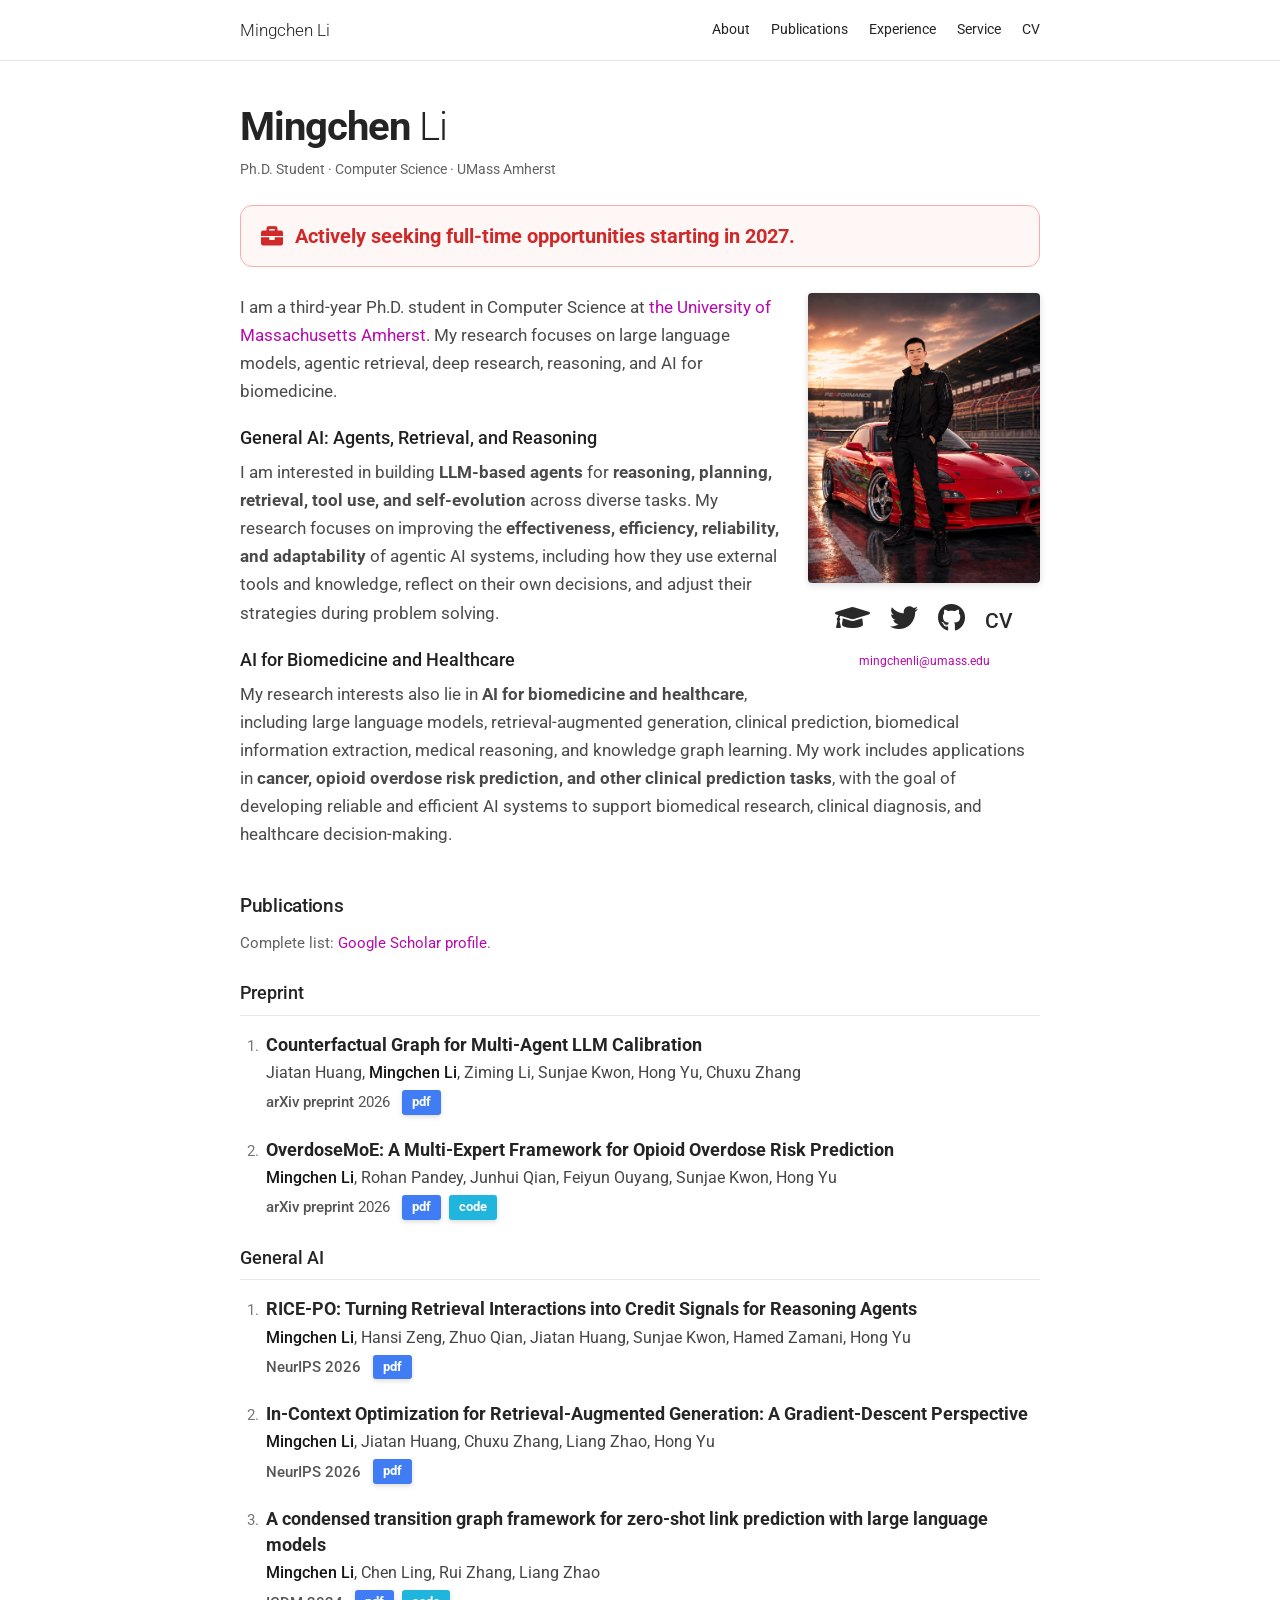
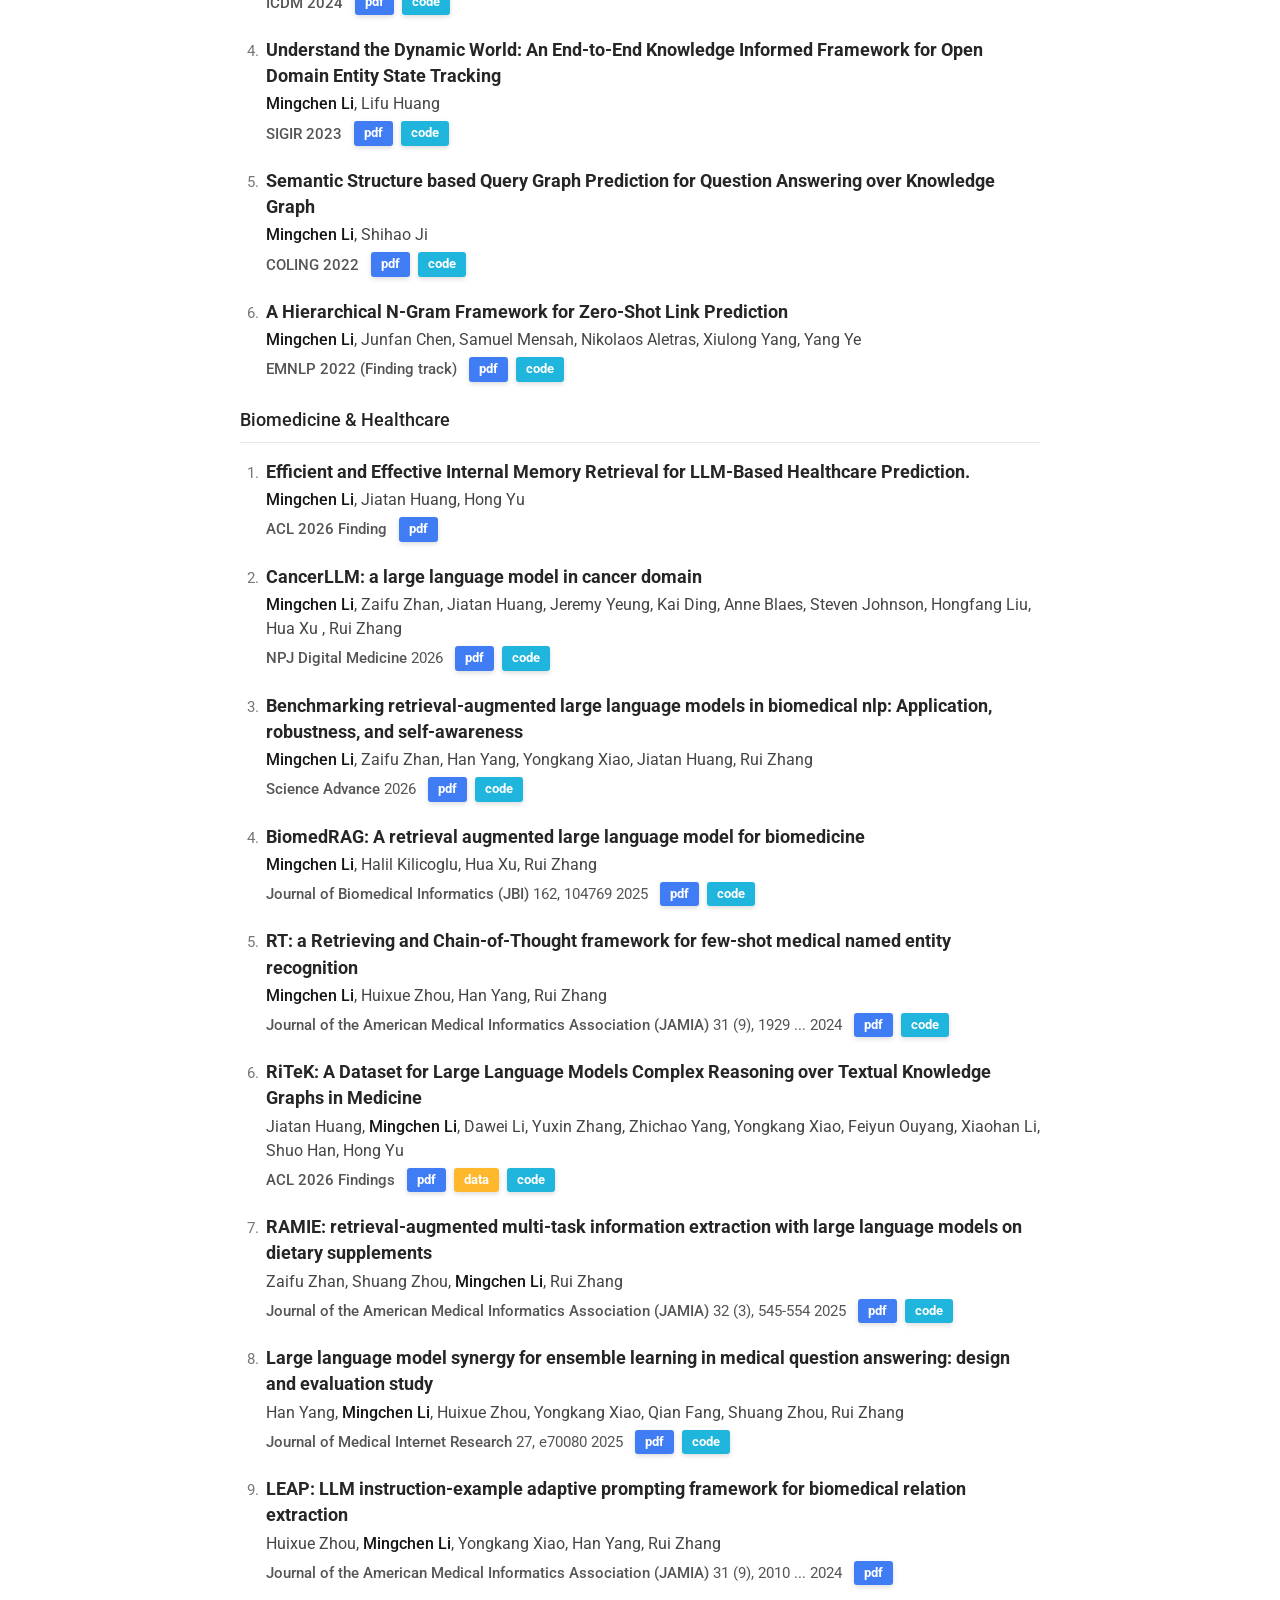
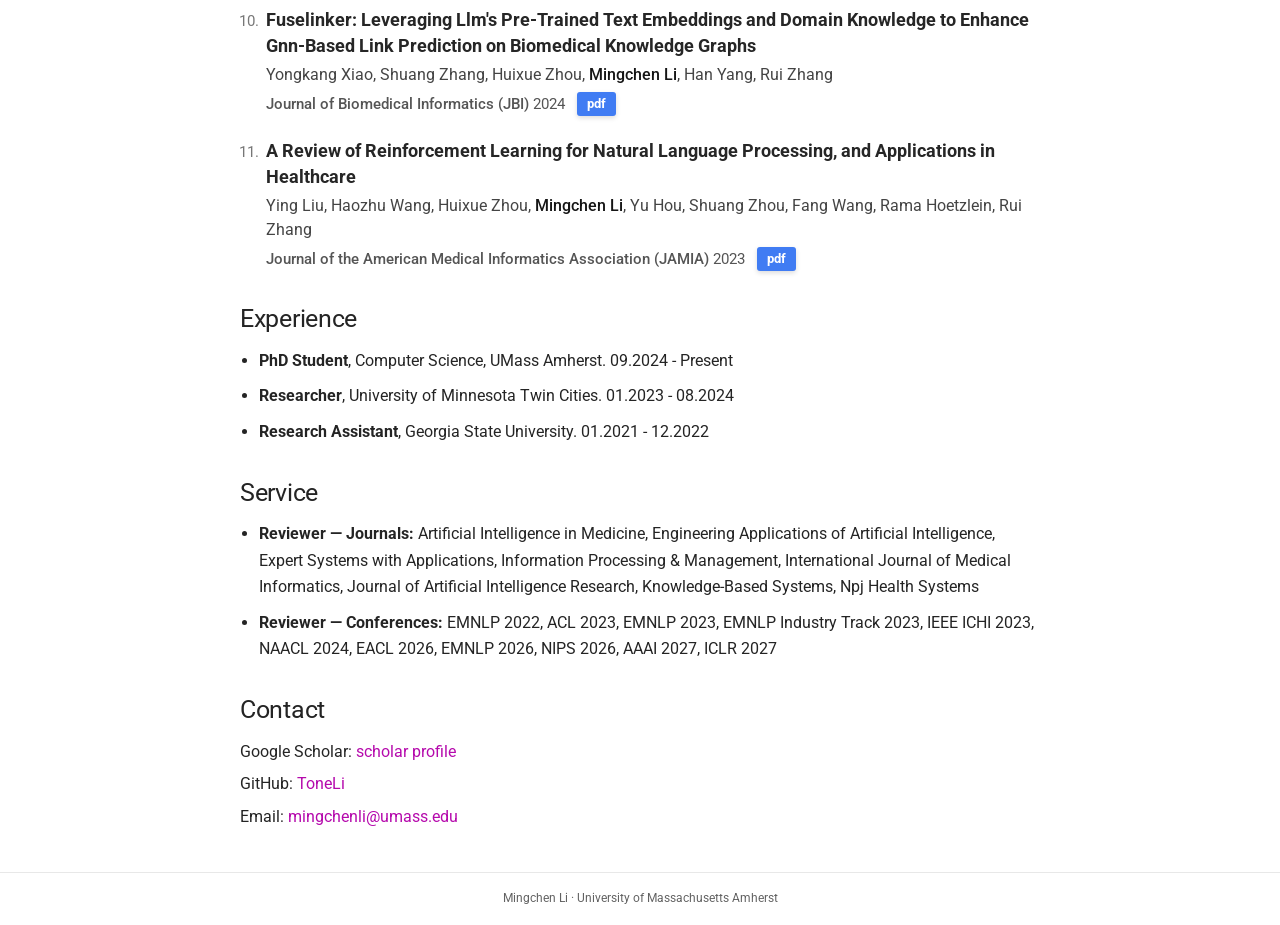
==== index.html @ 6472d5aa "Add 2027 opportunity banner and OverdoseMoE PDF link" ====
<!DOCTYPE html>
<html lang="en">
<head>
  <meta charset="UTF-8">
  <meta http-equiv="X-UA-Compatible" content="IE=edge">
  <meta name="viewport" content="width=device-width, initial-scale=1.0">
  <title>Mingchen Li</title>
  <meta name="author" content="Mingchen Li">
  <meta
    name="description"
    content="Mingchen Li | Academic homepage"
  >
  <link rel="icon" href="/favicon.ico?v=power-u">
  <link rel="icon" type="image/svg+xml" sizes="any" href="/img/umass-power-u.svg">
  <link rel="apple-touch-icon" href="/img/umass-icon.png?v=power-u">
  <link rel="preconnect" href="https://fonts.googleapis.com">
  <link rel="preconnect" href="https://fonts.gstatic.com" crossorigin>
  <link
    href="https://fonts.googleapis.com/css2?family=Roboto:wght@300;400;500;700&display=swap"
    rel="stylesheet"
  >
  <link
    rel="stylesheet"
    href="https://cdn.jsdelivr.net/npm/@fortawesome/fontawesome-free@5.13.0/css/all.min.css"
  >
  <link rel="stylesheet" href="/css/home.css?v=20261010-opportunities">
</head>
<body>
  <header class="topbar">
    <div class="page-shell topbar-inner">
      <a class="brand" href="/">Mingchen Li</a>
      <nav class="topnav" aria-label="Primary">
        <a href="#about">About</a>
        <a href="#publications">Publications</a>
        <a href="#experience">Experience</a>
        <a href="#service">Service</a>
        <a href="/attaches/Chen_resume.pdf" target="_blank" rel="noopener noreferrer">CV</a>
      </nav>
    </div>
  </header>

  <main>
    <section class="content">
      <div class="content-shell">
        <section class="about-section" id="about">
          <header class="profile-heading">
            <h1><strong>Mingchen</strong> Li</h1>
            <p>Ph.D. Student · Computer Science · UMass Amherst</p>
          </header>
          <div class="opportunity-banner">
            <i class="fas fa-briefcase" aria-hidden="true"></i>
            <span>Actively seeking full-time opportunities starting in 2027.</span>
          </div>
          <aside class="profile-sidebar" aria-label="Profile and links">
            <img class="portrait" src="/img/profile-racing.jpg?v=cda51746a6" alt="Portrait of Mingchen Li" width="230" height="288">
            <div class="icon-links" aria-label="External links">
            <a href="https://scholar.google.com/citations?user=wdqg_lwAAAAJ&hl=zh-CN" target="_blank" rel="noopener noreferrer" aria-label="Google Scholar">
              <i class="fas fa-graduation-cap" aria-hidden="true"></i>
            </a>
            <a href="https://twitter.com/Mingche21060201" target="_blank" rel="noopener noreferrer" aria-label="Twitter">
              <i class="fab fa-twitter" aria-hidden="true"></i>
            </a>
            <a href="https://github.com/ToneLi" target="_blank" rel="noopener noreferrer" aria-label="GitHub">
              <i class="fab fa-github" aria-hidden="true"></i>
            </a>
            <a href="/attaches/Chen_resume.pdf" target="_blank" rel="noopener noreferrer" aria-label="View CV (PDF)">
              <span>CV</span>
            </a>
          </div>
            <a class="profile-email" href="mailto:mingchenli@umass.edu">mingchenli@umass.edu</a>
          </aside>
          <div class="prose">
          <p>I am a third-year Ph.D. student in Computer Science at <a href="https://www.umass.edu/" target="_blank" rel="noopener noreferrer">the University of Massachusetts Amherst</a>. My research focuses on large language models, agentic retrieval, deep research, reasoning, and AI for biomedicine.</p>

          <h3>General AI: Agents, Retrieval, and Reasoning</h3>

          <p>I am interested in building <strong>LLM-based agents</strong> for <strong>reasoning, planning, retrieval, tool use, and self-evolution</strong> across diverse tasks. My research focuses on improving the <strong>effectiveness, efficiency, reliability, and adaptability</strong> of agentic AI systems, including how they use external tools and knowledge, reflect on their own decisions, and adjust their strategies during problem solving.</p>

          <h3>AI for Biomedicine and Healthcare</h3>

          <p>My research interests also lie in <strong>AI for biomedicine and healthcare</strong>, including large language models, retrieval-augmented generation, clinical prediction, biomedical information extraction, medical reasoning, and knowledge graph learning. My work includes applications in <strong>cancer, opioid overdose risk prediction, and other clinical prediction tasks</strong>, with the goal of developing reliable and efficient AI systems to support biomedical research, clinical diagnosis, and healthcare decision-making.</p>
          </div>
        </section>

        <section class="content-section">
          <h2 id="publications">Publications</h2>
          <p class="section-note">
            Complete list:
            <a href="https://scholar.google.com/citations?user=wdqg_lwAAAAJ&hl=zh-CN" target="_blank" rel="noopener noreferrer">Google Scholar profile</a>.
          </p>
          <h3>Preprint</h3>
          <ol class="publication-list">
            <li class="publication-item">
              <p class="pub-title">Counterfactual Graph for Multi-Agent LLM Calibration</p>
              <p class="pub-authors">Jiatan Huang, <strong>Mingchen Li</strong>, Ziming Li, Sunjae Kwon, Hong Yu, Chuxu Zhang</p>
              <div class="pub-details"><span class="pub-venue"><strong>arXiv preprint</strong> 2026</span><span class="pub-resources"><a class="resource-button resource-pdf" href="https://arxiv.org/abs/2605.30653" target="_blank" rel="noopener noreferrer">pdf</a></span></div>
            </li>
            <li class="publication-item">
              <p class="pub-title">OverdoseMoE: A Multi-Expert Framework for Opioid Overdose Risk Prediction</p>
              <p class="pub-authors"><strong>Mingchen Li</strong>, Rohan Pandey, Junhui Qian, Feiyun Ouyang, Sunjae Kwon, Hong Yu</p>
              <div class="pub-details"><span class="pub-venue"><strong>arXiv preprint</strong> 2026</span><span class="pub-resources"><a class="resource-button resource-pdf" href="https://arxiv.org/pdf/2609.40108" target="_blank" rel="noopener noreferrer">pdf</a><a class="resource-button resource-code" href="https://github.com/ToneLi/OverdoseMoE/" target="_blank" rel="noopener noreferrer">code</a></span></div>
            </li>
          </ol>

          <h3>General AI</h3>
          <ol class="publication-list">
            <li class="publication-item">
              <p class="pub-title"><a href="https://arxiv.org/abs/2605.26352" target="_blank" rel="noopener noreferrer">RICE-PO: Turning Retrieval Interactions into Credit Signals for Reasoning Agents</a></p>
              <p class="pub-authors"><strong>Mingchen Li</strong>, Hansi Zeng, Zhuo Qian, Jiatan Huang, Sunjae Kwon, Hamed Zamani, Hong Yu</p>
              <div class="pub-details"><span class="pub-venue"><strong>NeurIPS 2026</strong></span><span class="pub-resources"><a class="resource-button resource-pdf" href="https://arxiv.org/abs/2605.26352" target="_blank" rel="noopener noreferrer">pdf</a></span></div>
            </li>
            <li class="publication-item">
              <p class="pub-title"><a href="https://arxiv.org/abs/2605.26356" target="_blank" rel="noopener noreferrer">In-Context Optimization for Retrieval-Augmented Generation: A Gradient-Descent Perspective</a></p>
              <p class="pub-authors"><strong>Mingchen Li</strong>, Jiatan Huang, Chuxu Zhang, Liang Zhao, Hong Yu</p>
              <div class="pub-details"><span class="pub-venue"><strong>NeurIPS 2026</strong></span><span class="pub-resources"><a class="resource-button resource-pdf" href="https://arxiv.org/abs/2605.26356" target="_blank" rel="noopener noreferrer">pdf</a></span></div>
            </li>
            <li class="publication-item">
              <p class="pub-title"><a href="https://arxiv.org/pdf/2402.10779" target="_blank" rel="noopener noreferrer">A condensed transition graph framework for zero-shot link prediction with large language models</a></p>
              <p class="pub-authors"><strong>Mingchen Li</strong>, Chen Ling, Rui Zhang, Liang Zhao</p>
              <div class="pub-details"><span class="pub-venue"><strong>ICDM 2024</strong></span><span class="pub-resources"><a class="resource-button resource-pdf" href="https://arxiv.org/abs/2402.10779" target="_blank" rel="noopener noreferrer">pdf</a><a class="resource-button resource-code" href="https://github.com/ToneLi/Graph_LLM_link_predcition" target="_blank" rel="noopener noreferrer">code</a></span></div>
            </li>
            <li class="publication-item">
              <p class="pub-title"><a href="https://dl.acm.org/doi/pdf/10.1145/3539618.3591781" target="_blank" rel="noopener noreferrer">Understand the Dynamic World: An End-to-End Knowledge Informed Framework for Open Domain Entity State Tracking</a></p>
              <p class="pub-authors"><strong>Mingchen Li</strong>, Lifu Huang</p>
              <div class="pub-details"><span class="pub-venue"><strong>SIGIR 2023</strong></span><span class="pub-resources"><a class="resource-button resource-pdf" href="https://dl.acm.org/doi/pdf/10.1145/3539618.3591781" target="_blank" rel="noopener noreferrer">pdf</a><a class="resource-button resource-code" href="https://github.com/PLUM-Lab/open_domain_entity_state_tracking" target="_blank" rel="noopener noreferrer">code</a></span></div>
            </li>
            <li class="publication-item">
              <p class="pub-title"><a href="https://aclanthology.org/2022.coling-1.135/" target="_blank" rel="noopener noreferrer">Semantic Structure based Query Graph Prediction for Question Answering over Knowledge Graph</a></p>
              <p class="pub-authors"><strong>Mingchen Li</strong>, Shihao Ji</p>
              <div class="pub-details"><span class="pub-venue"><strong>COLING 2022</strong></span><span class="pub-resources"><a class="resource-button resource-pdf" href="https://aclanthology.org/2022.coling-1.135/" target="_blank" rel="noopener noreferrer">pdf</a><a class="resource-button resource-code" href="https://github.com/ToneLi/SSKGQA" target="_blank" rel="noopener noreferrer">code</a></span></div>
            </li>
            <li class="publication-item">
              <p class="pub-title"><a href="https://aclanthology.org/2022.findings-emnlp.184/" target="_blank" rel="noopener noreferrer">A Hierarchical N-Gram Framework for Zero-Shot Link Prediction</a></p>
              <p class="pub-authors"><strong>Mingchen Li</strong>, Junfan Chen, Samuel Mensah, Nikolaos Aletras, Xiulong Yang, Yang Ye</p>
              <div class="pub-details"><span class="pub-venue"><strong>EMNLP 2022 (Finding track)</strong></span><span class="pub-resources"><a class="resource-button resource-pdf" href="https://aclanthology.org/2022.findings-emnlp.184/" target="_blank" rel="noopener noreferrer">pdf</a><a class="resource-button resource-code" href="https://github.com/ToneLi/HNZSLP" target="_blank" rel="noopener noreferrer">code</a></span></div>
            </li>
          </ol>

          <h3>Biomedicine &amp; Healthcare</h3>
          <ol class="publication-list">
            <li class="publication-item">
              <p class="pub-title"><a href="https://arxiv.org/pdf/2604.07659" target="_blank" rel="noopener noreferrer">Efficient and Effective Internal Memory Retrieval for LLM-Based Healthcare Prediction.</a></p>
              <p class="pub-authors"><strong>Mingchen Li</strong>, Jiatan Huang, Hong Yu</p>
              <div class="pub-details"><span class="pub-venue"><strong>ACL 2026 Finding</strong></span><span class="pub-resources"><a class="resource-button resource-pdf" href="https://arxiv.org/abs/2604.07659" target="_blank" rel="noopener noreferrer">pdf</a></span></div>
            </li>
            <li class="publication-item">
              <p class="pub-title"><a href="https://www.nature.com/articles/s41746-026-02441-8" target="_blank" rel="noopener noreferrer">CancerLLM: a large language model in cancer domain</a></p>
              <p class="pub-authors"><strong>Mingchen Li</strong>, Zaifu Zhan, Jiatan Huang, Jeremy Yeung, Kai Ding, Anne Blaes, Steven Johnson, Hongfang Liu, Hua Xu , Rui Zhang</p>
              <div class="pub-details"><span class="pub-venue"><strong>NPJ Digital Medicine</strong> 2026</span><span class="pub-resources"><a class="resource-button resource-pdf" href="https://www.nature.com/articles/s41746-026-02441-8" target="_blank" rel="noopener noreferrer">pdf</a><a class="resource-button resource-code" href="https://github.com/ToneLi/CancerLLM" target="_blank" rel="noopener noreferrer">code</a></span></div>
            </li>
            <li class="publication-item">
              <p class="pub-title"><a href="https://www.science.org/doi/pdf/10.1126/sciadv.adr1443" target="_blank" rel="noopener noreferrer">Benchmarking retrieval-augmented large language models in biomedical nlp: Application, robustness, and self-awareness</a></p>
              <p class="pub-authors"><strong>Mingchen Li</strong>, Zaifu Zhan, Han Yang, Yongkang Xiao, Jiatan Huang, Rui Zhang</p>
              <div class="pub-details"><span class="pub-venue"><strong>Science Advance</strong> 2026</span><span class="pub-resources"><a class="resource-button resource-pdf" href="https://www.science.org/doi/pdf/10.1126/sciadv.adr1443" target="_blank" rel="noopener noreferrer">pdf</a><a class="resource-button resource-code" href="https://github.com/ToneLi/ToneLi-Evaluating-Retrival-LLM-in-Biomedical-Domain" target="_blank" rel="noopener noreferrer">code</a></span></div>
            </li>
            <li class="publication-item">
              <p class="pub-title"><a href="https://www.sciencedirect.com/science/article/pii/S1532046424001874" target="_blank" rel="noopener noreferrer">BiomedRAG: A retrieval augmented large language model for biomedicine</a></p>
              <p class="pub-authors"><strong>Mingchen Li</strong>, Halil Kilicoglu, Hua Xu, Rui Zhang</p>
              <div class="pub-details"><span class="pub-venue"><strong>Journal of Biomedical Informatics (JBI)</strong> 162, 104769 2025</span><span class="pub-resources"><a class="resource-button resource-pdf" href="https://www.sciencedirect.com/science/article/pii/S1532046424001874" target="_blank" rel="noopener noreferrer">pdf</a><a class="resource-button resource-code" href="https://github.com/ToneLi/BIoMedRAG/tree/main" target="_blank" rel="noopener noreferrer">code</a></span></div>
            </li>
            <li class="publication-item">
              <p class="pub-title"><a href="https://academic.oup.com/jamia/article/31/9/1929/7665312?guestAccessKey=" target="_blank" rel="noopener noreferrer">RT: a Retrieving and Chain-of-Thought framework for few-shot medical named entity recognition</a></p>
              <p class="pub-authors"><strong>Mingchen Li</strong>, Huixue Zhou, Han Yang, Rui Zhang</p>
              <div class="pub-details"><span class="pub-venue"><strong>Journal of the American Medical Informatics Association (JAMIA)</strong> 31 (9), 1929 ... 2024</span><span class="pub-resources"><a class="resource-button resource-pdf" href="https://academic.oup.com/jamia/article/31/9/1929/7665312?guestAccessKey=" target="_blank" rel="noopener noreferrer">pdf</a><a class="resource-button resource-code" href="https://github.com/ToneLi/RT-Retrieving-and-Thinking" target="_blank" rel="noopener noreferrer">code</a></span></div>
            </li>
            <li class="publication-item">
              <p class="pub-title"><a href="https://arxiv.org/pdf/2410.13987" target="_blank" rel="noopener noreferrer">RiTeK: A Dataset for Large Language Models Complex Reasoning over Textual Knowledge Graphs in Medicine</a></p>
              <p class="pub-authors">Jiatan Huang, <strong>Mingchen Li</strong>, Dawei Li, Yuxin Zhang, Zhichao Yang, Yongkang Xiao, Feiyun Ouyang, Xiaohan Li, Shuo Han, Hong Yu</p>
              <div class="pub-details"><span class="pub-venue"><strong>ACL 2026 Findings</strong></span><span class="pub-resources"><a class="resource-button resource-pdf" href="https://arxiv.org/abs/2410.13987" target="_blank" rel="noopener noreferrer">pdf</a><a class="resource-button resource-data" href="https://huggingface.co/datasets/ChenAI2015/A-Dataset-for-Complex-Reasoning-over-Textual-Knowledge-Graphs-in-Medicine/tree/main" target="_blank" rel="noopener noreferrer">data</a><a class="resource-button resource-code" href="https://github.com/ToneLi/Medical-Textual-KG-Reasoning-Benchmark/tree/main" target="_blank" rel="noopener noreferrer">code</a></span></div>
            </li>
            <li class="publication-item">
              <p class="pub-title"><a href="https://academic.oup.com/jamia/article/32/3/545/7951915?guestAccessKey=" target="_blank" rel="noopener noreferrer">RAMIE: retrieval-augmented multi-task information extraction with large language models on dietary supplements</a></p>
              <p class="pub-authors">Zaifu Zhan, Shuang Zhou, <strong>Mingchen Li</strong>, Rui Zhang</p>
              <div class="pub-details"><span class="pub-venue"><strong>Journal of the American Medical Informatics Association (JAMIA)</strong> 32 (3), 545-554 2025</span><span class="pub-resources"><a class="resource-button resource-pdf" href="https://academic.oup.com/jamia/article/32/3/545/7951915?guestAccessKey=" target="_blank" rel="noopener noreferrer">pdf</a><a class="resource-button resource-code" href="https://github.com/Learner4everrr/RAMIE" target="_blank" rel="noopener noreferrer">code</a></span></div>
            </li>
            <li class="publication-item">
              <p class="pub-title"><a href="https://www.jmir.org/2025/1/e70080/" target="_blank" rel="noopener noreferrer">Large language model synergy for ensemble learning in medical question answering: design and evaluation study</a></p>
              <p class="pub-authors">Han Yang, <strong>Mingchen Li</strong>, Huixue Zhou, Yongkang Xiao, Qian Fang, Shuang Zhou, Rui Zhang</p>
              <div class="pub-details"><span class="pub-venue"><strong>Journal of Medical Internet Research</strong> 27, e70080 2025</span><span class="pub-resources"><a class="resource-button resource-pdf" href="https://www.jmir.org/2025/1/e70080/" target="_blank" rel="noopener noreferrer">pdf</a><a class="resource-button resource-code" href="https://github.com/serendipitYang/LLM-Synergy" target="_blank" rel="noopener noreferrer">code</a></span></div>
            </li>
            <li class="publication-item">
              <p class="pub-title"><a href="https://academic.oup.com/jamia/article/31/9/2010/7696965?guestAccessKey=" target="_blank" rel="noopener noreferrer">LEAP: LLM instruction-example adaptive prompting framework for biomedical relation extraction</a></p>
              <p class="pub-authors">Huixue Zhou, <strong>Mingchen Li</strong>, Yongkang Xiao, Han Yang, Rui Zhang</p>
              <div class="pub-details"><span class="pub-venue"><strong>Journal of the American Medical Informatics Association (JAMIA)</strong> 31 (9), 2010 ... 2024</span><span class="pub-resources"><a class="resource-button resource-pdf" href="https://academic.oup.com/jamia/article/31/9/2010/7696965?guestAccessKey=" target="_blank" rel="noopener noreferrer">pdf</a></span></div>
            </li>
            <li class="publication-item">
              <p class="pub-title"><a href="https://www.sciencedirect.com/science/article/pii/S1532046424001485" target="_blank" rel="noopener noreferrer">Fuselinker: Leveraging Llm's Pre-Trained Text Embeddings and Domain Knowledge to Enhance Gnn-Based Link Prediction on Biomedical Knowledge Graphs</a></p>
              <p class="pub-authors">Yongkang Xiao, Shuang Zhang, Huixue Zhou, <strong>Mingchen Li</strong>, Han Yang, Rui Zhang</p>
              <div class="pub-details"><span class="pub-venue"><strong>Journal of Biomedical Informatics (JBI)</strong> 2024</span><span class="pub-resources"><a class="resource-button resource-pdf" href="https://www.sciencedirect.com/science/article/pii/S1532046424001485" target="_blank" rel="noopener noreferrer">pdf</a></span></div>
            </li>
            <li class="publication-item">
              <p class="pub-title"><a href="https://pmc.ncbi.nlm.nih.gov/articles/PMC11413430/" target="_blank" rel="noopener noreferrer">A Review of Reinforcement Learning for Natural Language Processing, and Applications in Healthcare</a></p>
              <p class="pub-authors">Ying Liu, Haozhu Wang, Huixue Zhou, <strong>Mingchen Li</strong>, Yu Hou, Shuang Zhou, Fang Wang, Rama Hoetzlein, Rui Zhang</p>
              <div class="pub-details"><span class="pub-venue"><strong>Journal of the American Medical Informatics Association (JAMIA)</strong> 2023</span><span class="pub-resources"><a class="resource-button resource-pdf" href="https://pmc.ncbi.nlm.nih.gov/articles/PMC11413430/" target="_blank" rel="noopener noreferrer">pdf</a></span></div>
            </li>
          </ol>
        </section>

        <section class="content-section">
          <h2 id="experience">Experience</h2>
          <ul class="plain-list">
            <li><strong>PhD Student</strong>, Computer Science, UMass Amherst. 09.2024 - Present</li>
            <li><strong>Researcher</strong>, University of Minnesota Twin Cities. 01.2023 - 08.2024</li>
            <li><strong>Research Assistant</strong>, Georgia State University. 01.2021 - 12.2022</li>
          </ul>
        </section>

        <section class="content-section">
          <h2 id="service">Service</h2>
          <ul class="plain-list">
            <li><strong>Reviewer — Journals:</strong> Artificial Intelligence in Medicine, Engineering Applications of Artificial Intelligence, Expert Systems with Applications, Information Processing &amp; Management, International Journal of Medical Informatics, Journal of Artificial Intelligence Research, Knowledge-Based Systems, Npj Health Systems</li>
            <li><strong>Reviewer — Conferences:</strong> EMNLP 2022, ACL 2023, EMNLP 2023, EMNLP Industry Track 2023, IEEE ICHI 2023, NAACL 2024, EACL 2026, EMNLP 2026, NIPS 2026, AAAI 2027, ICLR 2027</li>
          </ul>
        </section>

        <section class="content-section">
          <h2 id="contact">Contact</h2>
          <p class="contact-line">
            Google Scholar:
            <a href="https://scholar.google.com/citations?user=wdqg_lwAAAAJ&hl=zh-CN" target="_blank" rel="noopener noreferrer">
              scholar profile
            </a>
          </p>
          <p class="contact-line">
            GitHub:
            <a href="https://github.com/ToneLi" target="_blank" rel="noopener noreferrer">ToneLi</a>
          </p>
          <p class="contact-line">
            Email:
            <a href="mailto:mingchenli@umass.edu">mingchenli@umass.edu</a>
          </p>
        </section>
      </div>
    </section>
  </main>
  <footer class="site-footer">Mingchen Li · University of Massachusetts Amherst</footer>
</body>
</html>
---- css/home.css ----
:root {
  --text: #242424;
  --muted: #626262;
  --link: #b509ac;
  --line: #e8e8e8;
}
* { box-sizing: border-box; }
html { scroll-behavior: smooth; scroll-padding-top: 84px; }
body { margin: 0; color: var(--text); background: #fff; font-family: Roboto, Arial, sans-serif; font-size: 17px; line-height: 1.65; }
a { color: var(--link); text-decoration: none; }
a:hover { text-decoration: underline; }
a:focus-visible { outline: 2px solid var(--link); outline-offset: 4px; }
img { max-width: 100%; }
.page-shell, .content-shell { width: min(800px, calc(100% - 40px)); margin: 0 auto; }
.topbar { position: sticky; top: 0; z-index: 10; background: rgba(255,255,255,.97); border-bottom: 1px solid var(--line); }
.topbar-inner { display: flex; align-items: center; justify-content: space-between; gap: 20px; min-height: 60px; }
.brand { color: var(--text); font-size: 17px; font-weight: 300; white-space: nowrap; }
.topnav { display: flex; gap: 21px; flex-wrap: wrap; }
.topnav a { color: var(--text); font-size: 14px; }
.topnav a:hover { color: var(--link); }
.content { padding: 42px 0 36px; }
.about-section::after { content: ''; display: table; clear: both; }
.profile-heading { margin-bottom: 24px; }
.profile-heading h1 { font-size: 40px; font-weight: 300; letter-spacing: -1px; line-height: 1.2; margin: 0 0 7px; }
.profile-heading h1 strong { font-weight: 700; }
.profile-heading p { margin: 0; font-size: 14px; color: var(--muted); }
.profile-sidebar { float: right; width: 29%; margin: 0 0 20px 28px; text-align: center; }
.portrait { display: block; width: 100%; height: auto; aspect-ratio: 4 / 5; object-fit: cover; border-radius: 4px; box-shadow: 0 2px 7px #00000024; }
.icon-links { display: flex; justify-content: center; align-items: center; gap: 20px; margin: 16px 0 7px; }
.icon-links a { color: #292929; font-size: 28px; line-height: 1.4; }
.icon-links a:hover { color: var(--link); }
.icon-links span { font-size: 21px; font-weight: 500; }
.profile-email { font-size: 12px; overflow-wrap: anywhere; }
.prose p { margin: 0 0 14px; color: #4a4a4a; }
.prose h3 { font-size: 18px; line-height: 1.5; font-weight: 500; margin: 19px 0 7px; color: #202020; }
.content-section { margin-top: 32px; }
.content-section h2 { font-size: 25px; line-height: 1.3; font-weight: 400; letter-spacing: -.3px; margin: 0 0 12px; }
.content-section h3 { font-size: 18px; font-weight: 500; color: #242424; margin: 23px 0 16px; padding-bottom: 7px; border-bottom: 1px solid var(--line); }
.section-note { margin: 0 0 12px; font-size: 15px; color: var(--muted); }
.publication-list { margin: 0; padding-left: 23px; }
.publication-item { padding-left: 3px; margin-bottom: 22px; }
.publication-item::marker { font-size: 15px; color: #777; }
.pub-title, .pub-authors, .pub-venue { margin: 0; }
.pub-title { font-size: 18px; font-weight: 700; line-height: 1.45; }
.pub-title a { color: #262626; }
.pub-title a:hover { color: var(--link); }
.pub-authors { font-size: 16px; line-height: 1.5; margin-top: 3px; color: #444; }
.pub-authors strong { font-weight: 500; color: #151515; }
.pub-details { display: flex; flex-wrap: wrap; align-items: center; gap: 6px 12px; margin-top: 5px; }
.pub-venue { font-size: 15px; color: #555; line-height: 1.5; }
.pub-venue strong { font-weight: 500; }
.pub-resources { display: inline-flex; flex-wrap: wrap; align-items: center; gap: 6px; }
.pub-resources a, .unavailable-link { display: inline-flex; }
.pub-resources img { display: block; height: 18px; width: auto; }
.pub-resources { gap: 8px; }
.resource-button { padding: 2px 10px; border-radius: 3px; color: #fff; font-size: 13px; line-height: 1.6; font-weight: 700; box-shadow: 0 2px 5px #00000024; }
.resource-pdf { background: #407cf3; }
.resource-code { background: #20b5dc; }
.resource-data { background: #ffb72c; }
.resource-button:hover { color: #fff; text-decoration: none; filter: brightness(.9); }
.plain-list { padding-left: 19px; margin: 0; font-size: 16px; }
.plain-list li { margin-bottom: 9px; }
.contact-line { margin: 0 0 6px; font-size: 16px; }
.site-footer { border-top: 1px solid var(--line); padding: 16px 20px; text-align: center; font-size: 12px; color: var(--muted); }
@media (max-width: 600px) {
  .page-shell, .content-shell { width: calc(100% - 32px); }
  .topbar-inner { flex-direction: column; align-items: flex-start; gap: 5px; padding: 10px 0; }
  .topnav { gap: 17px; }
  .topnav a { font-size: 13px; }
  .content { padding-top: 28px; }
  .profile-heading h1 { font-size: 34px; }
  .profile-sidebar { float: none; width: 190px; margin: 0 auto 24px; }
  .content-section h2 { font-size: 23px; }
  .pub-details { gap: 6px 10px; }
}
.opportunity-banner {
  display: flex;
  align-items: center;
  gap: 12px;
  margin: 0 0 26px;
  padding: 15px 20px;
  border: 1px solid #ffaaaa;
  border-radius: 12px;
  background: #fff6f6;
  color: #cf2929;
  font-size: clamp(16px, 2.2vw, 20px);
  font-weight: 700;
  line-height: 1.5;
}
.opportunity-banner i { flex-shrink: 0; font-size: 22px; }
#publications { font-size: 19px; font-weight: 500; }
@media (prefers-reduced-motion: reduce) { html { scroll-behavior: auto; } }
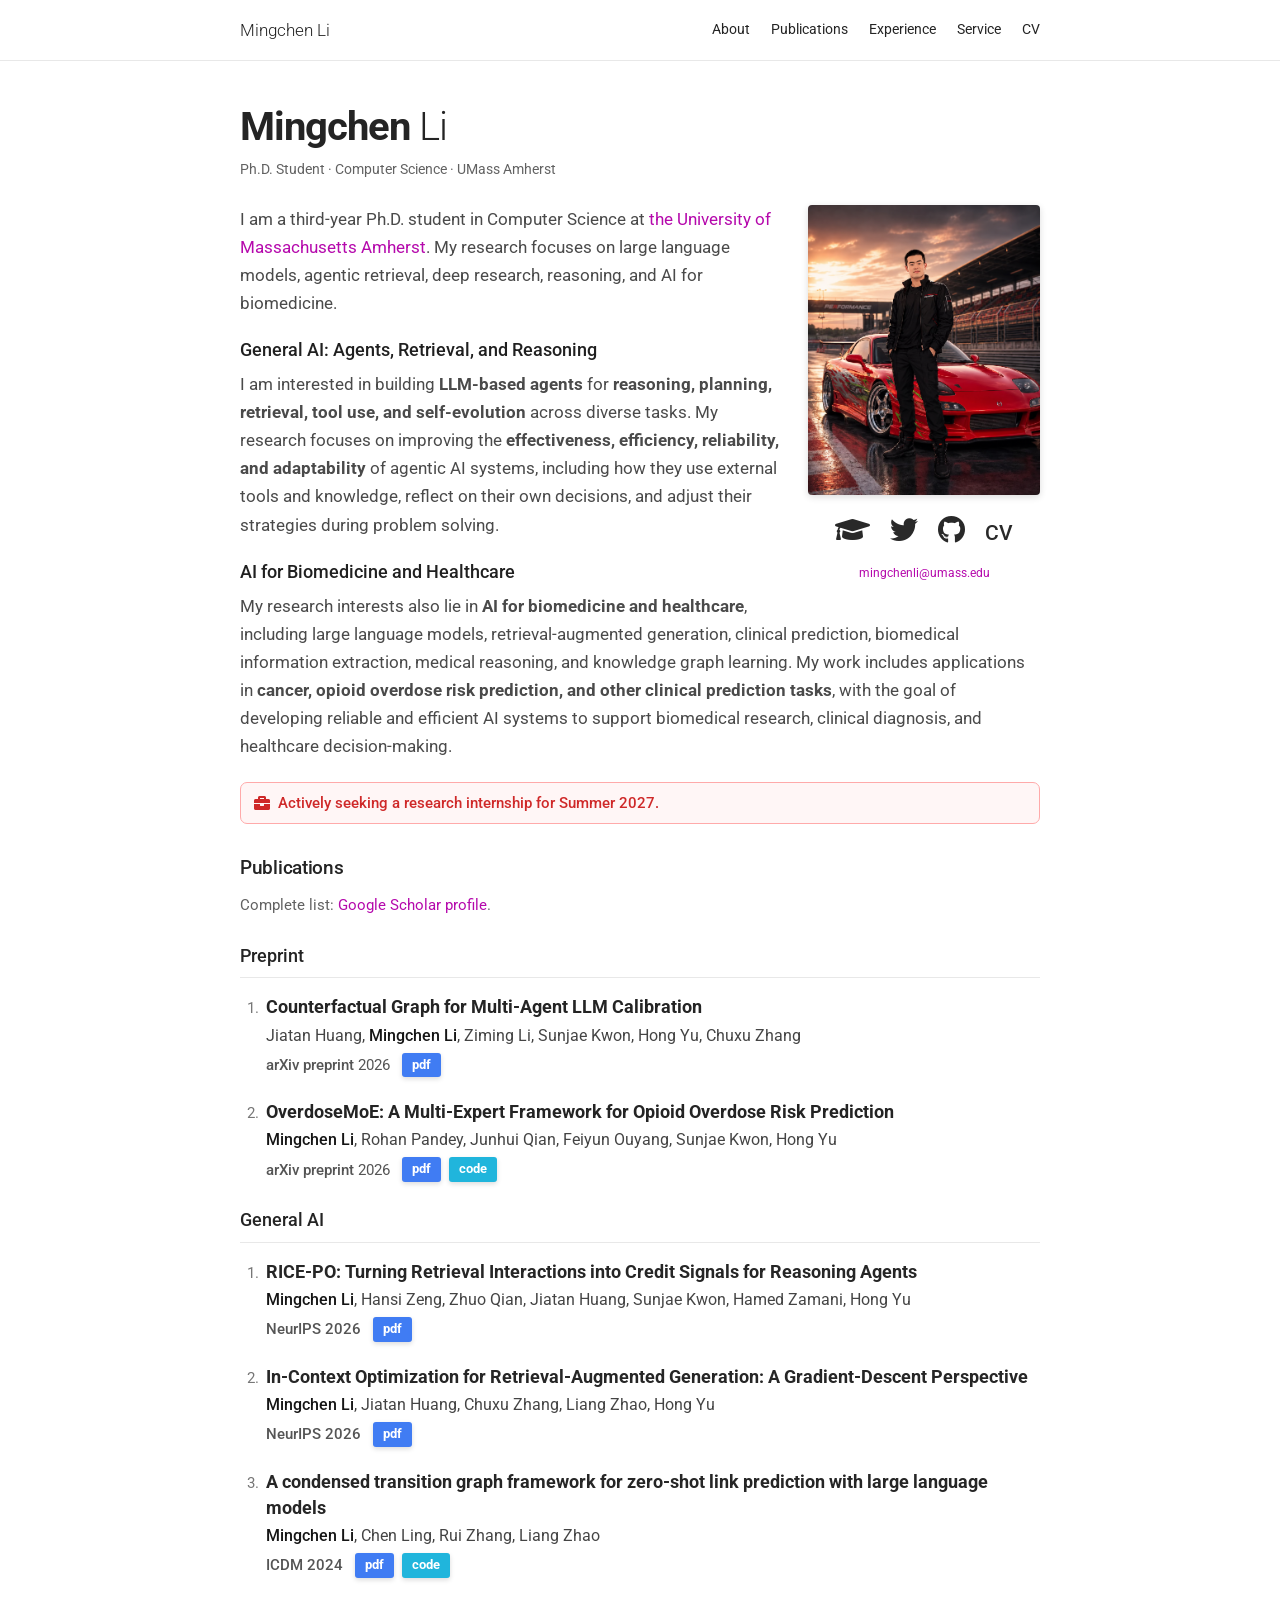
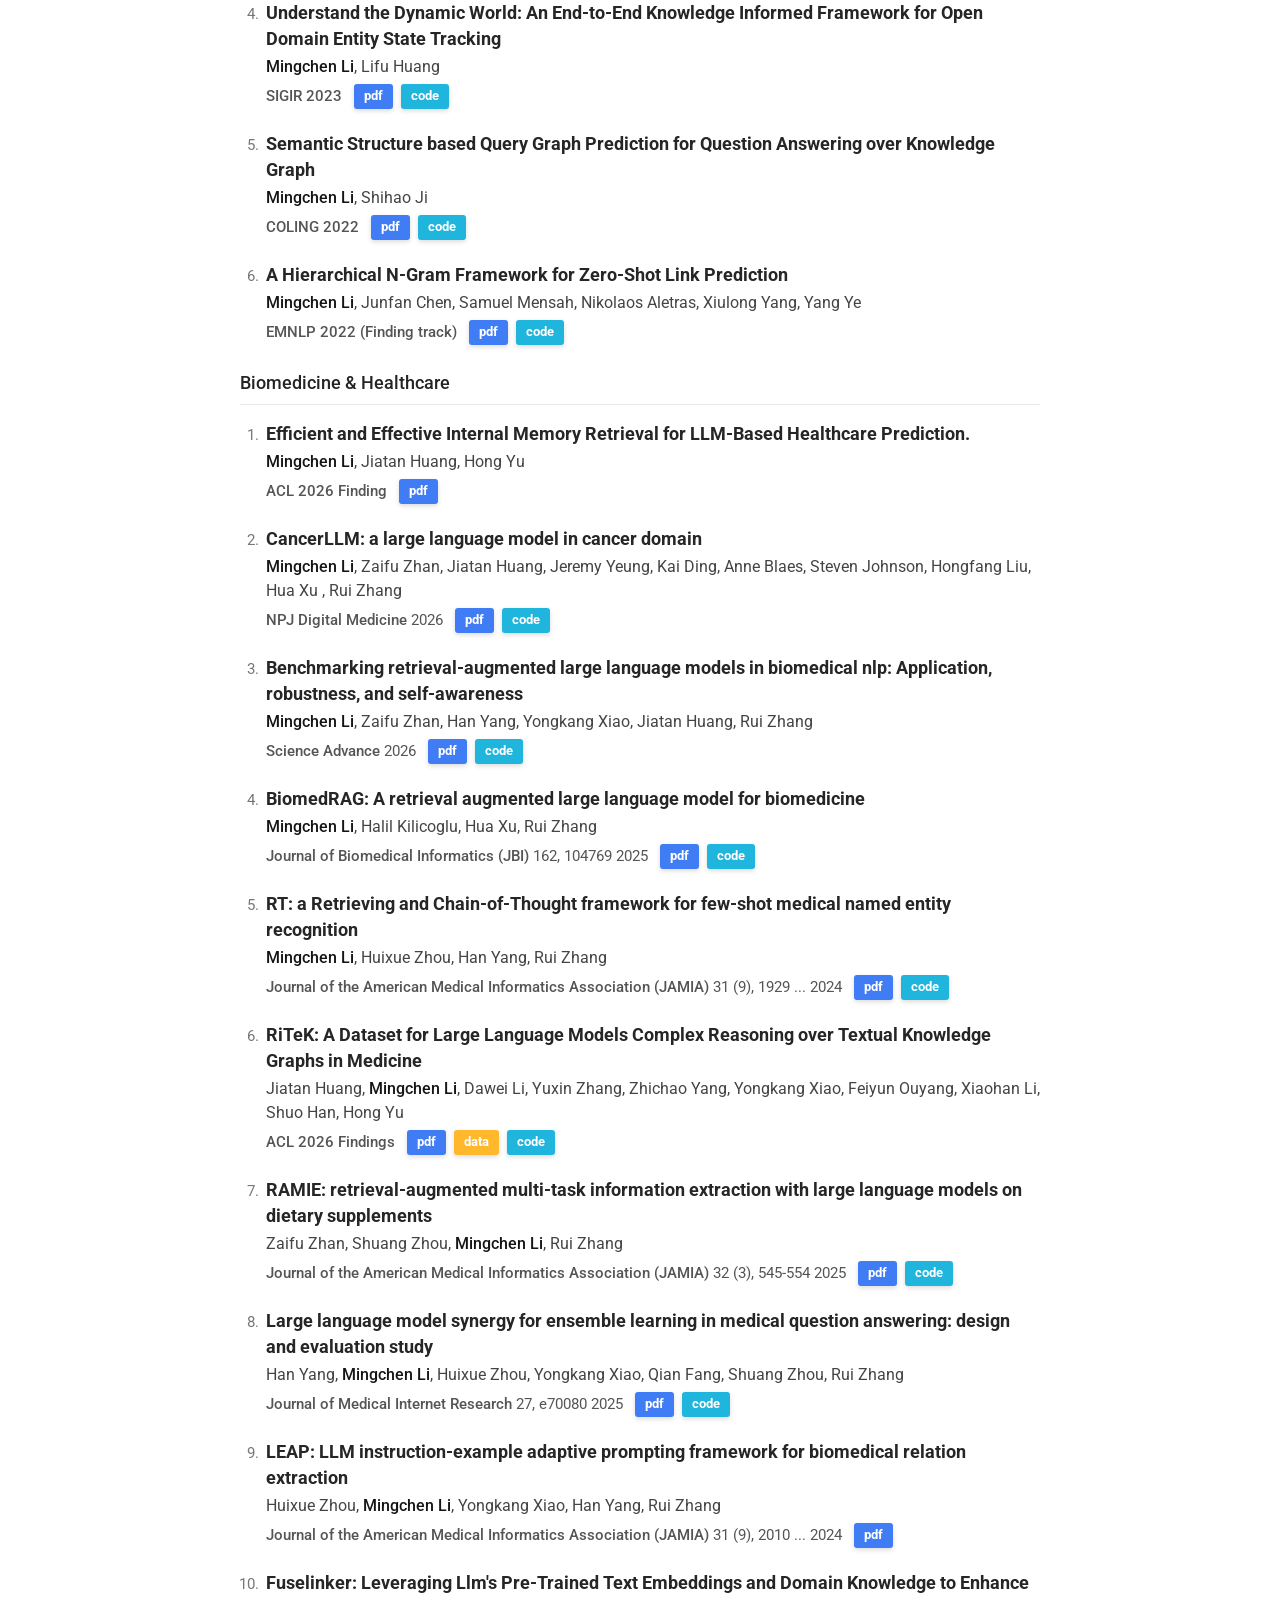
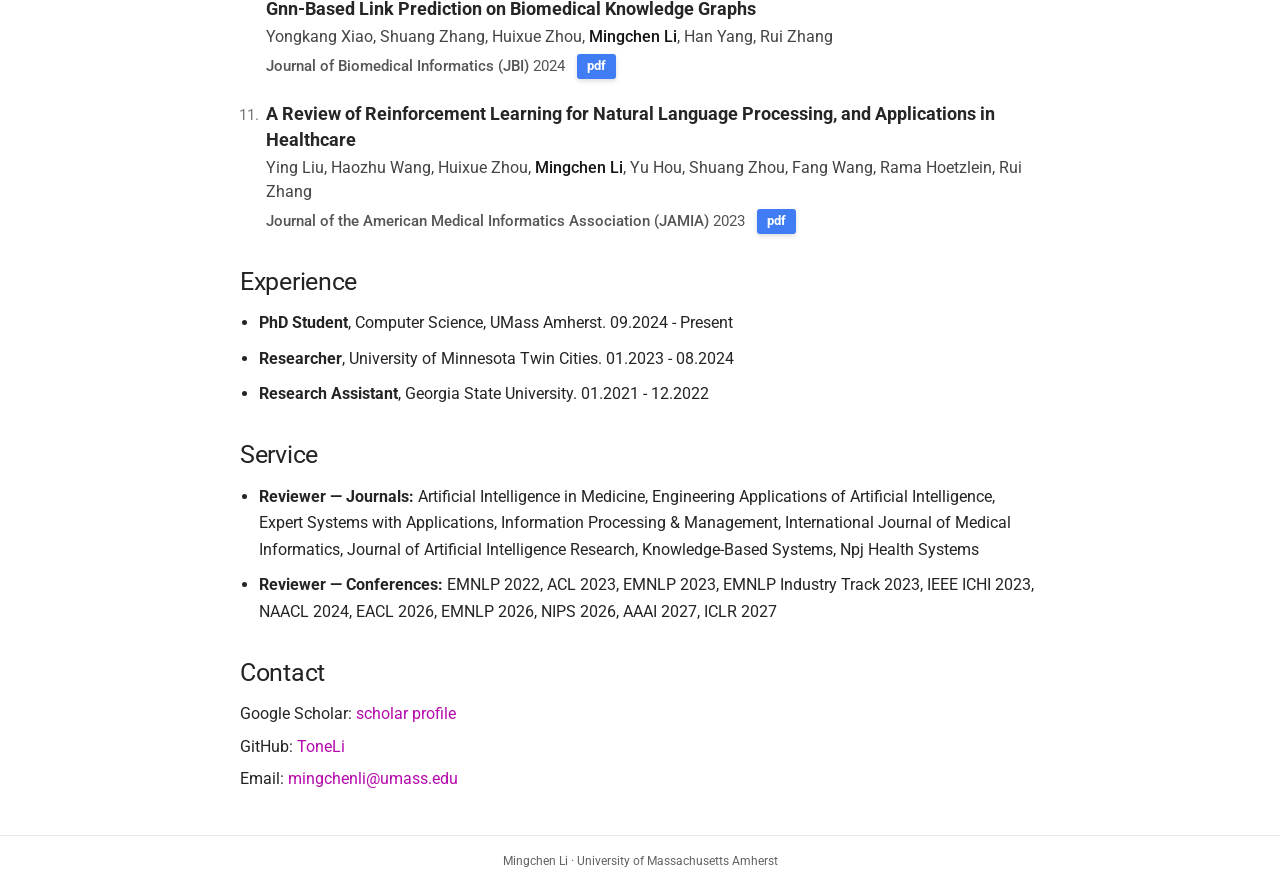
==== commit fe820430: "Update Summer 2027 internship banner and placement" ====
--- a/index.html
+++ b/index.html
@@ -23,7 +23,7 @@
     rel="stylesheet"
     href="https://cdn.jsdelivr.net/npm/@fortawesome/fontawesome-free@5.13.0/css/all.min.css"
   >
-  <link rel="stylesheet" href="/css/home.css?v=20261010-opportunities">
+  <link rel="stylesheet" href="/css/home.css?v=20261010-compact-banner">
 </head>
 <body>
   <header class="topbar">
@@ -47,10 +47,6 @@
             <h1><strong>Mingchen</strong> Li</h1>
             <p>Ph.D. Student · Computer Science · UMass Amherst</p>
           </header>
-          <div class="opportunity-banner">
-            <i class="fas fa-briefcase" aria-hidden="true"></i>
-            <span>Actively seeking full-time opportunities starting in 2027.</span>
-          </div>
           <aside class="profile-sidebar" aria-label="Profile and links">
             <img class="portrait" src="/img/profile-racing.jpg?v=cda51746a6" alt="Portrait of Mingchen Li" width="230" height="288">
             <div class="icon-links" aria-label="External links">
@@ -81,6 +77,11 @@
           <p>My research interests also lie in <strong>AI for biomedicine and healthcare</strong>, including large language models, retrieval-augmented generation, clinical prediction, biomedical information extraction, medical reasoning, and knowledge graph learning. My work includes applications in <strong>cancer, opioid overdose risk prediction, and other clinical prediction tasks</strong>, with the goal of developing reliable and efficient AI systems to support biomedical research, clinical diagnosis, and healthcare decision-making.</p>
           </div>
         </section>
+
+          <div class="opportunity-banner">
+            <i class="fas fa-briefcase" aria-hidden="true"></i>
+            <span>Actively seeking a research internship for Summer 2027.</span>
+          </div>
 
         <section class="content-section">
           <h2 id="publications">Publications</h2>
--- a/css/home.css
+++ b/css/home.css
@@ -76,17 +76,17 @@
 .opportunity-banner {
   display: flex;
   align-items: center;
-  gap: 12px;
-  margin: 0 0 26px;
-  padding: 15px 20px;
+  gap: 8px;
+  margin: 8px 0 18px;
+  padding: 9px 13px;
   border: 1px solid #ffaaaa;
-  border-radius: 12px;
+  border-radius: 7px;
   background: #fff6f6;
   color: #cf2929;
-  font-size: clamp(16px, 2.2vw, 20px);
-  font-weight: 700;
+  font-size: 15px;
+  font-weight: 500;
   line-height: 1.5;
 }
-.opportunity-banner i { flex-shrink: 0; font-size: 22px; }
+.opportunity-banner i { flex-shrink: 0; font-size: 16px; }
 #publications { font-size: 19px; font-weight: 500; }
 @media (prefers-reduced-motion: reduce) { html { scroll-behavior: auto; } }
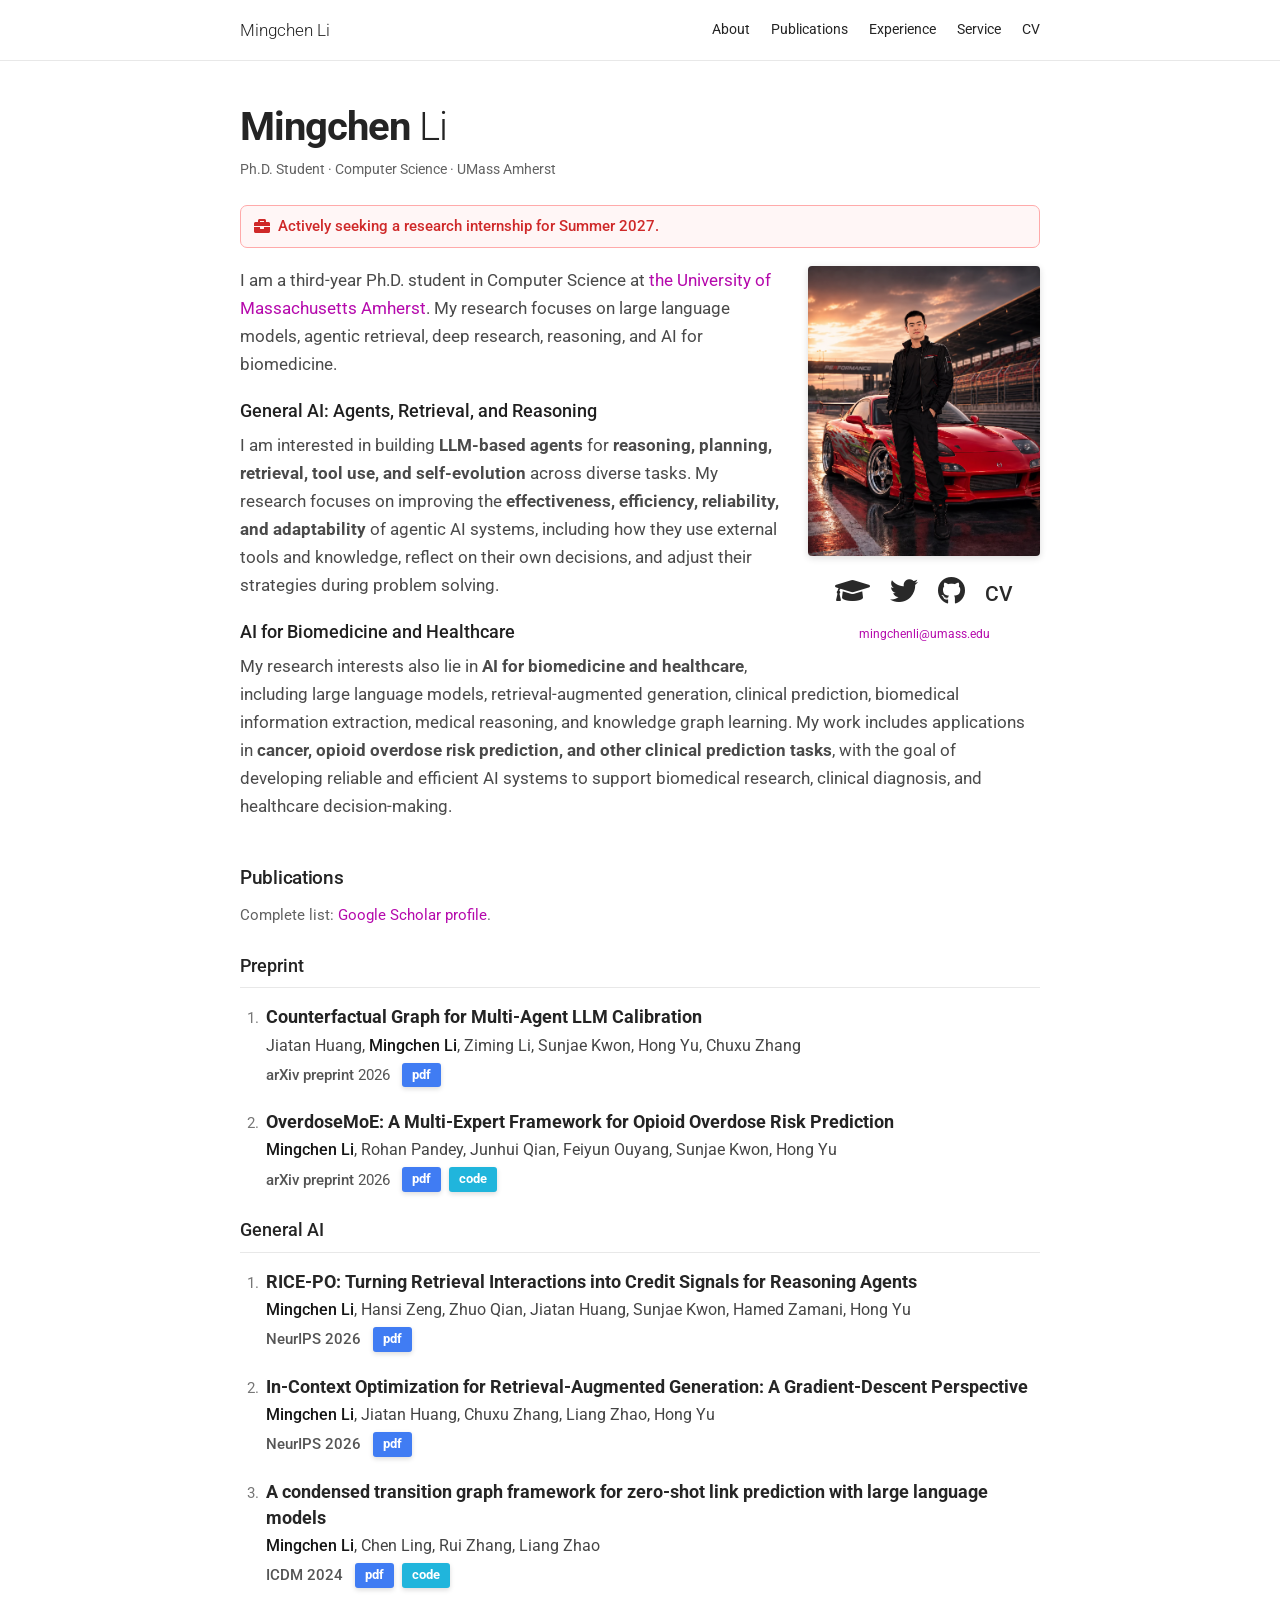
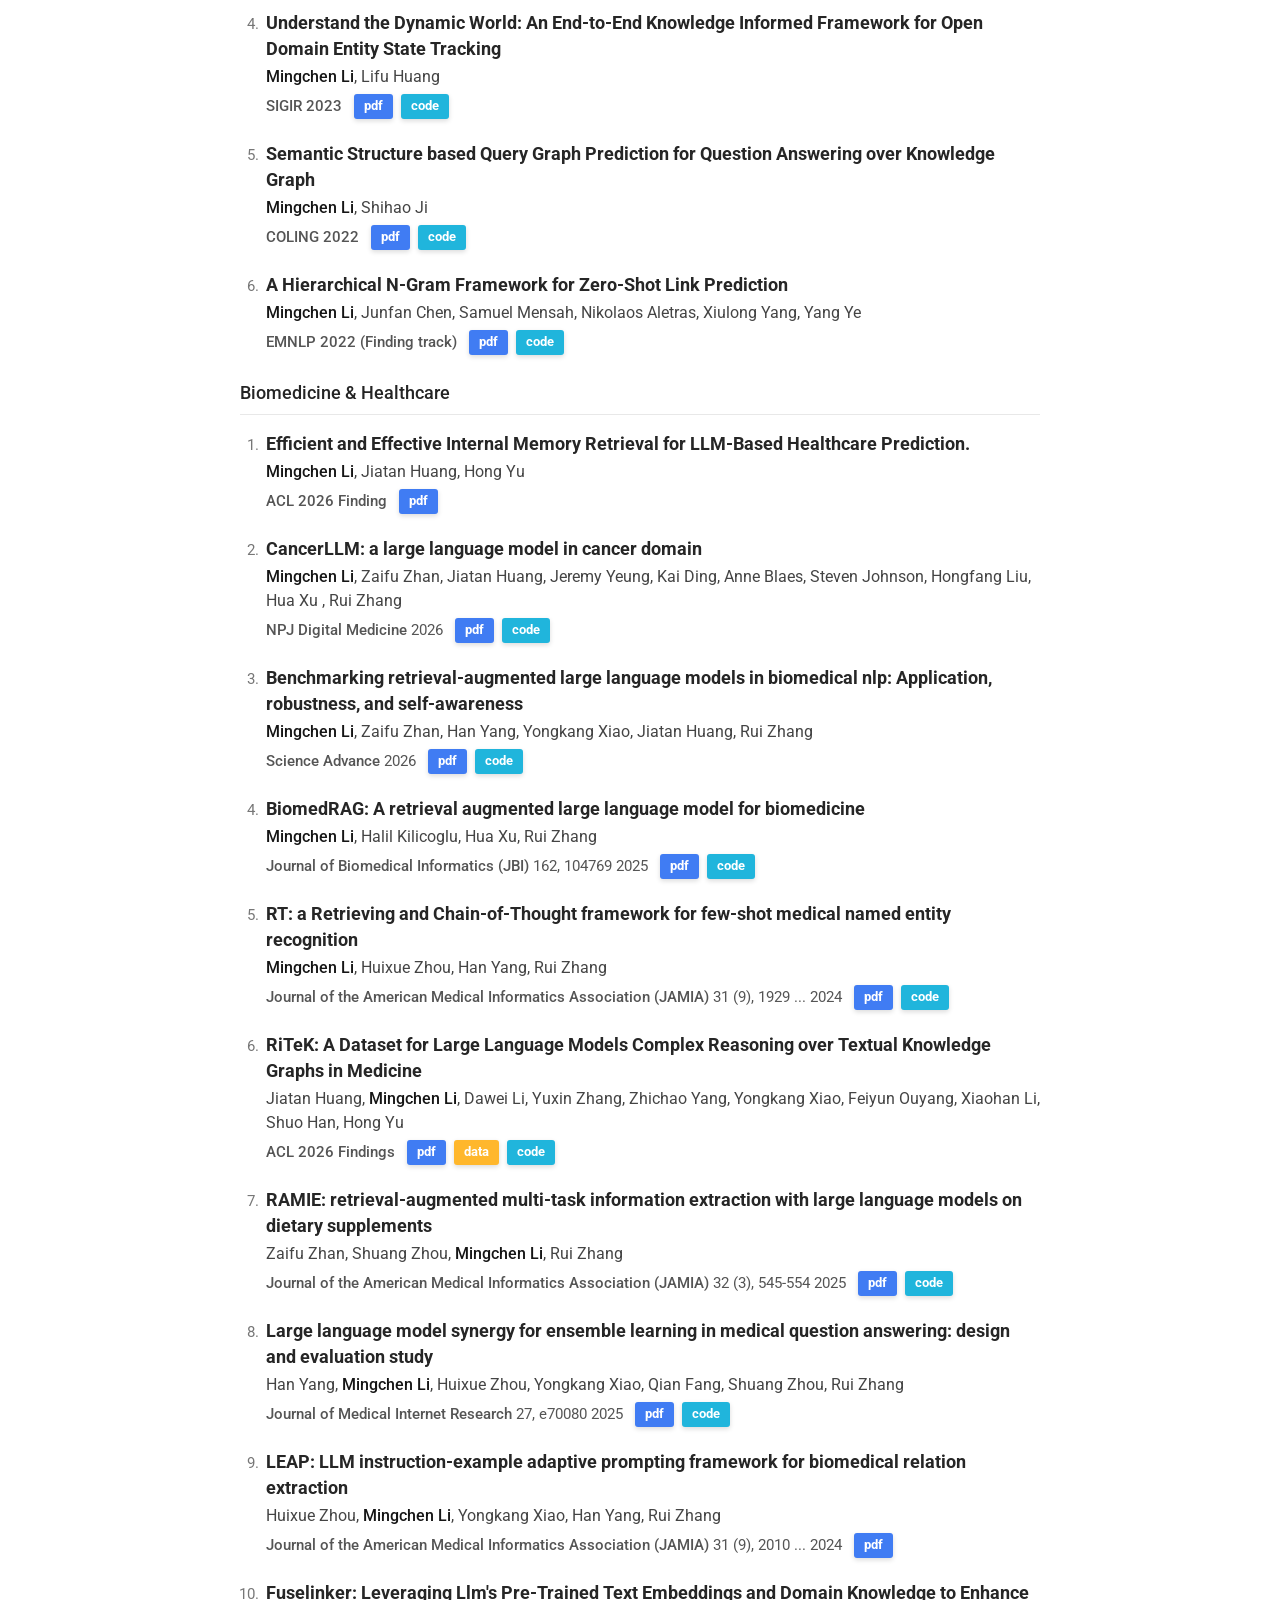
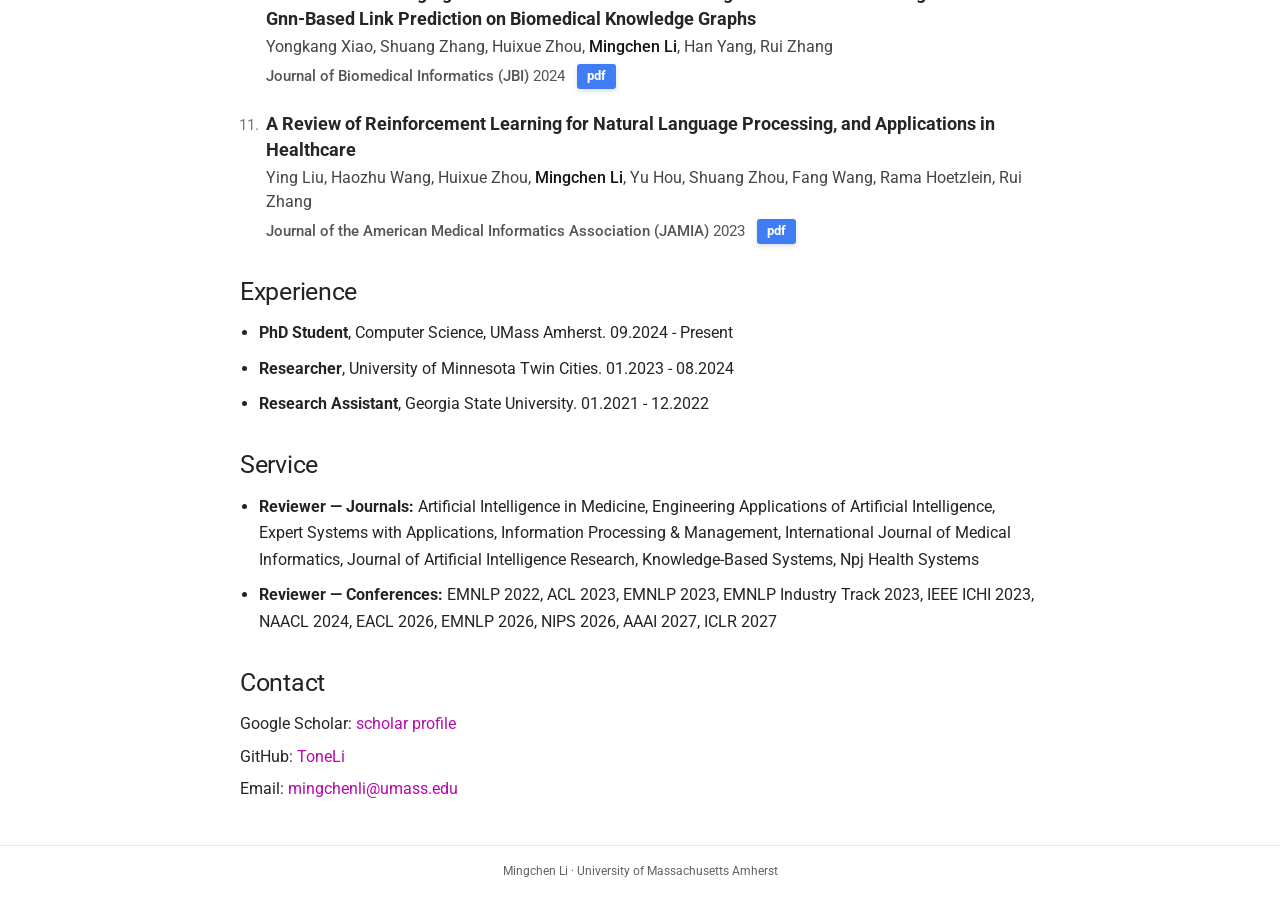
==== commit 8cfdcf87: "Move internship banner below profile heading" ====
--- a/index.html
+++ b/index.html
@@ -47,6 +47,10 @@
             <h1><strong>Mingchen</strong> Li</h1>
             <p>Ph.D. Student · Computer Science · UMass Amherst</p>
           </header>
+          <div class="opportunity-banner">
+            <i class="fas fa-briefcase" aria-hidden="true"></i>
+            <span>Actively seeking a research internship for Summer 2027.</span>
+          </div>
           <aside class="profile-sidebar" aria-label="Profile and links">
             <img class="portrait" src="/img/profile-racing.jpg?v=cda51746a6" alt="Portrait of Mingchen Li" width="230" height="288">
             <div class="icon-links" aria-label="External links">
@@ -78,10 +82,6 @@
           </div>
         </section>
 
-          <div class="opportunity-banner">
-            <i class="fas fa-briefcase" aria-hidden="true"></i>
-            <span>Actively seeking a research internship for Summer 2027.</span>
-          </div>
 
         <section class="content-section">
           <h2 id="publications">Publications</h2>
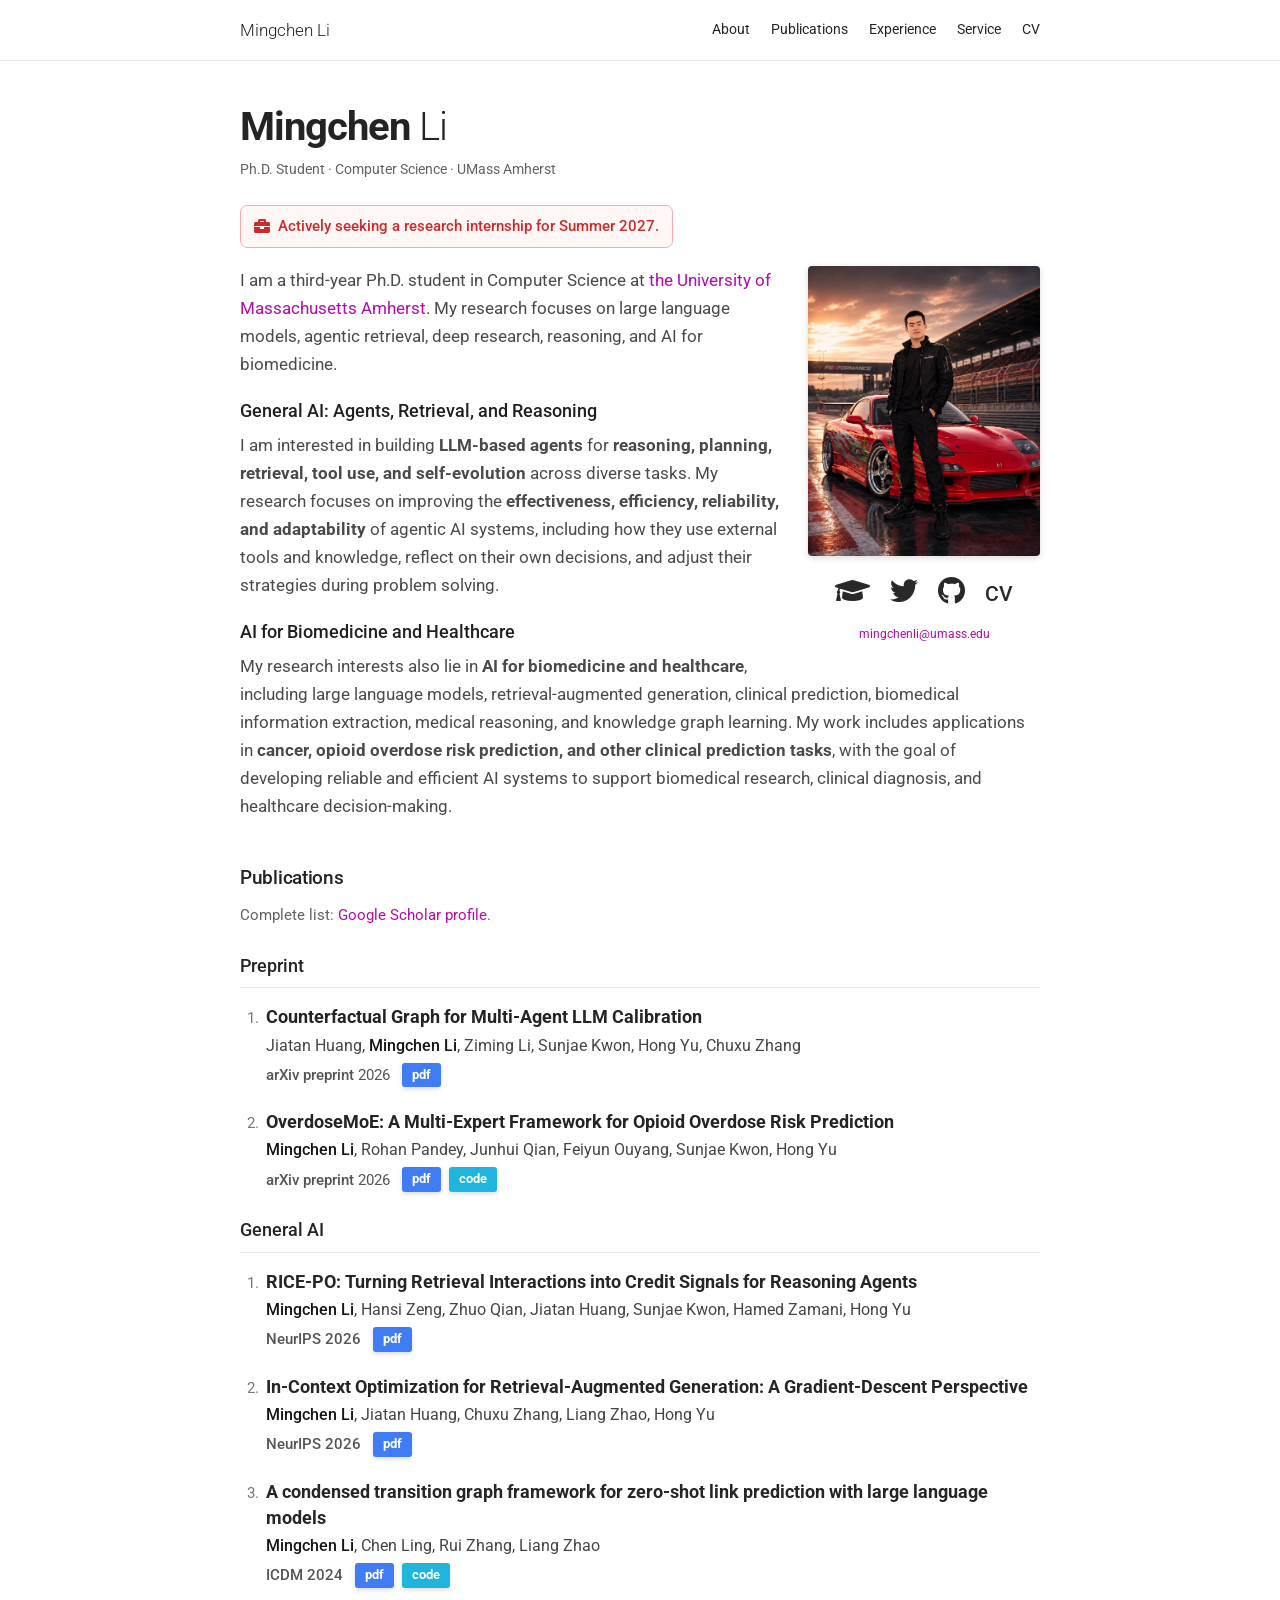
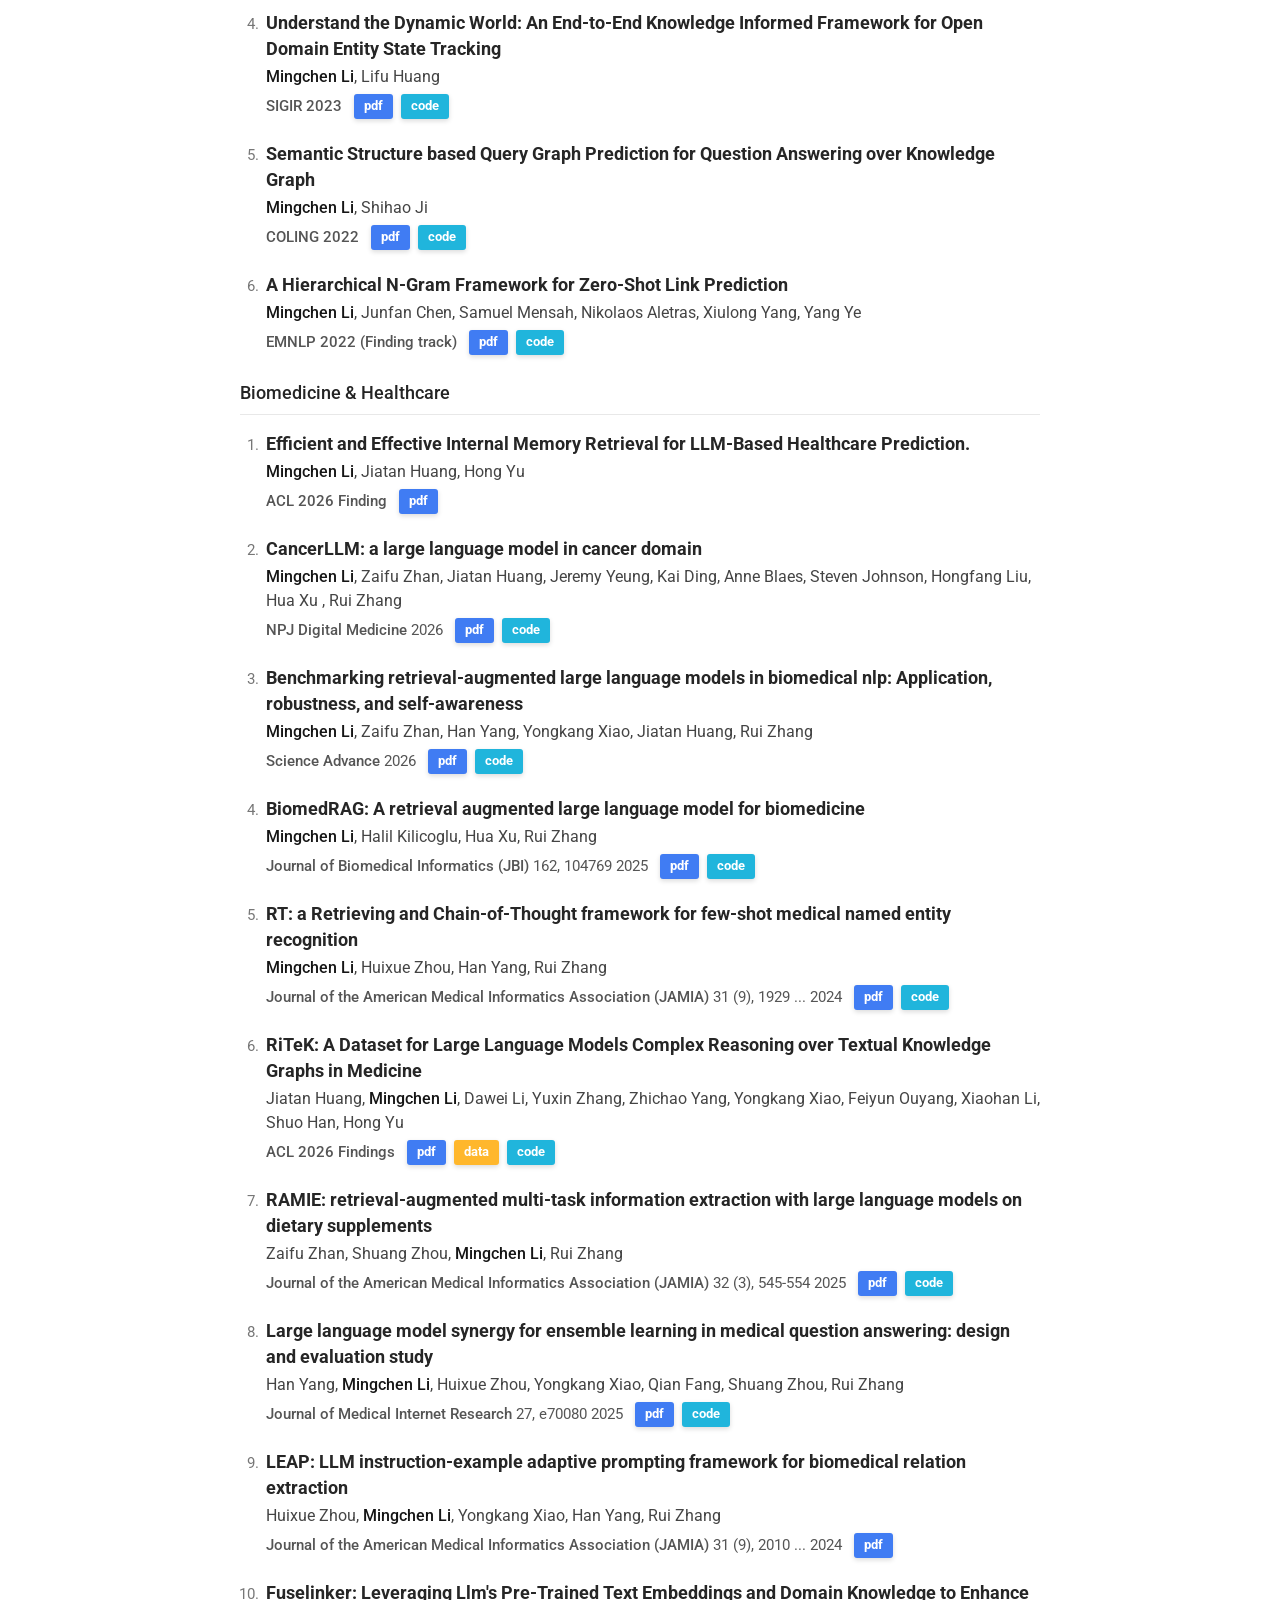
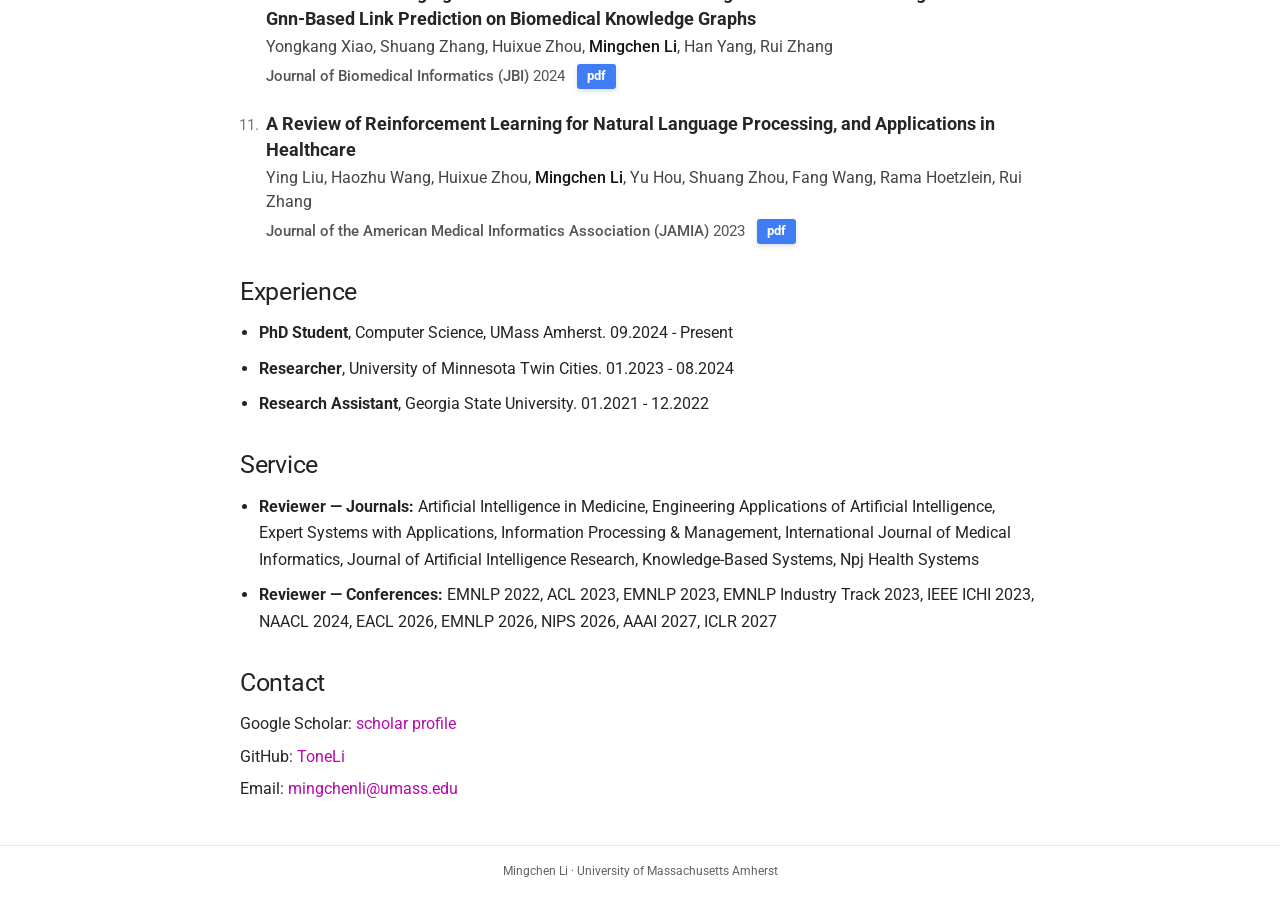
==== commit d0eb98d8: "Fit internship banner width to its text" ====
--- a/index.html
+++ b/index.html
@@ -23,7 +23,7 @@
     rel="stylesheet"
     href="https://cdn.jsdelivr.net/npm/@fortawesome/fontawesome-free@5.13.0/css/all.min.css"
   >
-  <link rel="stylesheet" href="/css/home.css?v=20261010-compact-banner">
+  <link rel="stylesheet" href="/css/home.css?v=20261010-fit-banner">
 </head>
 <body>
   <header class="topbar">
--- a/css/home.css
+++ b/css/home.css
@@ -75,6 +75,8 @@
 }
 .opportunity-banner {
   display: flex;
+  width: fit-content;
+  max-width: 100%;
   align-items: center;
   gap: 8px;
   margin: 8px 0 18px;
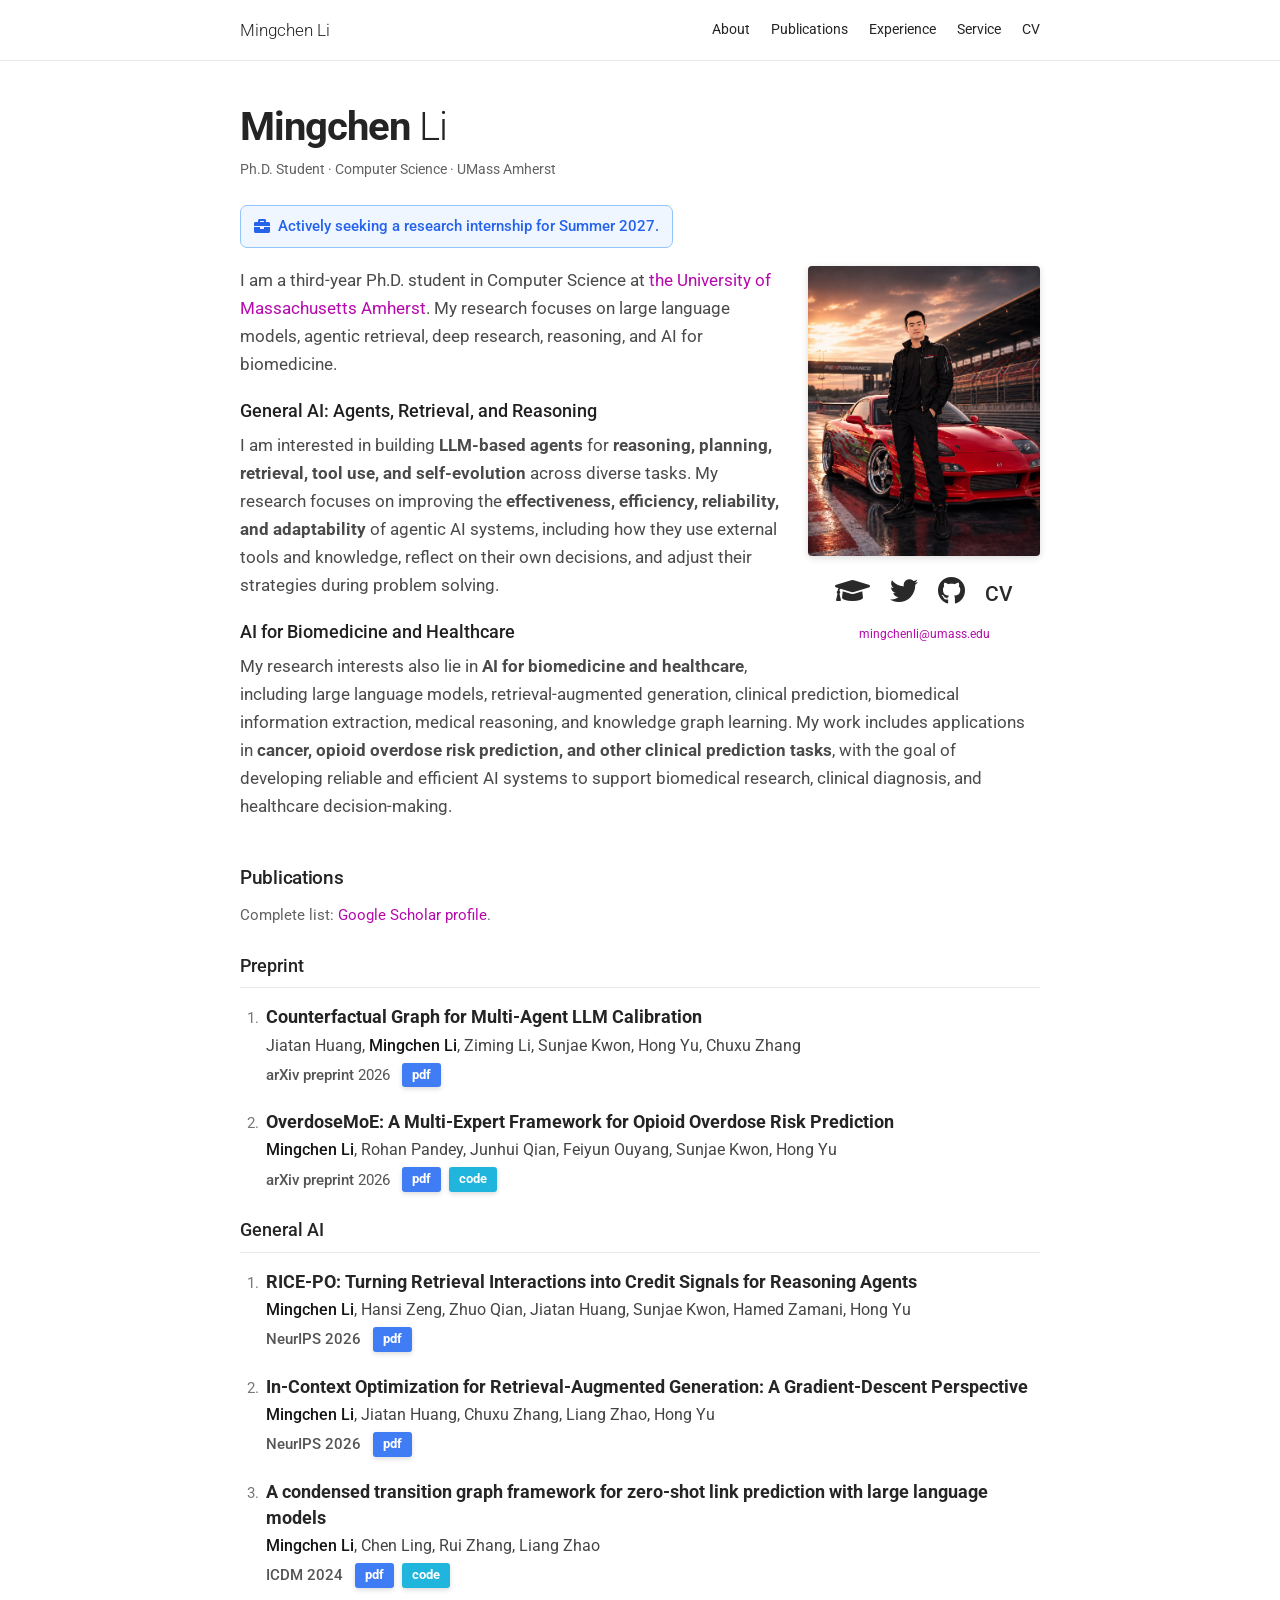
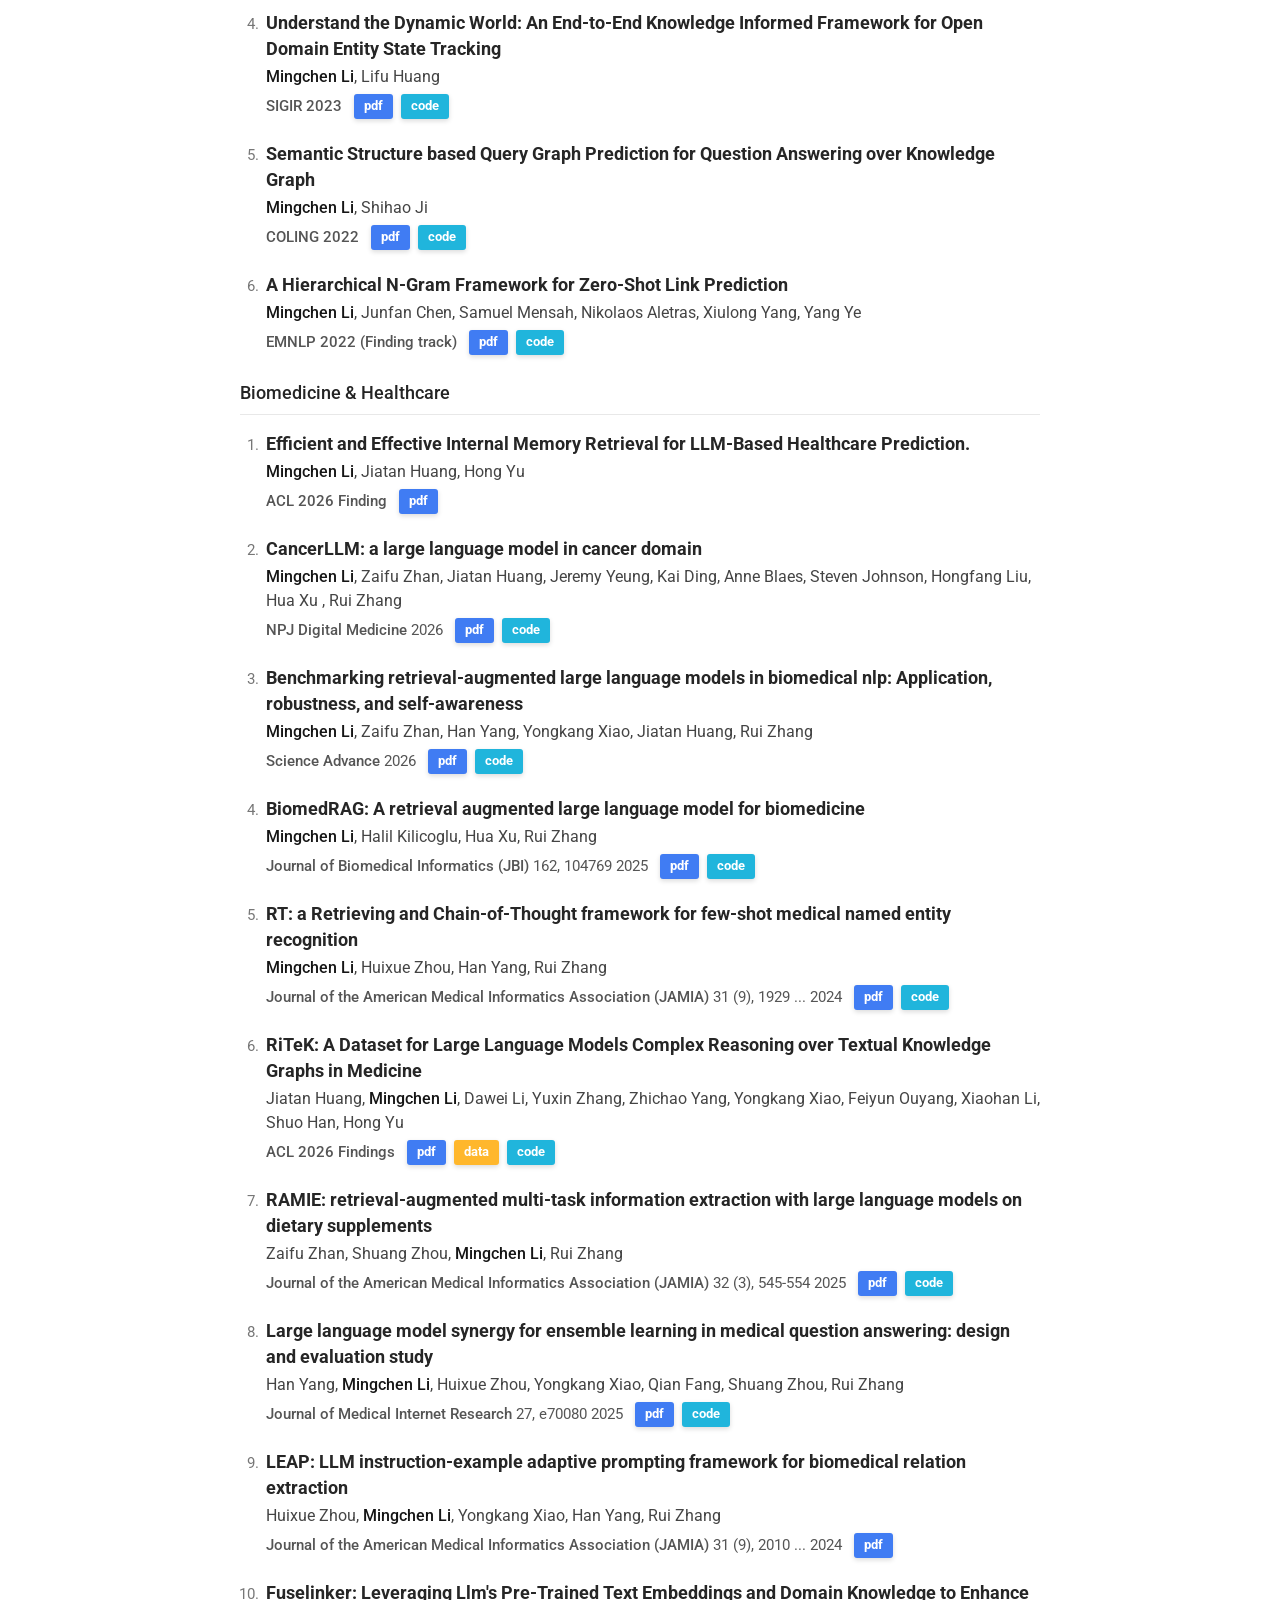
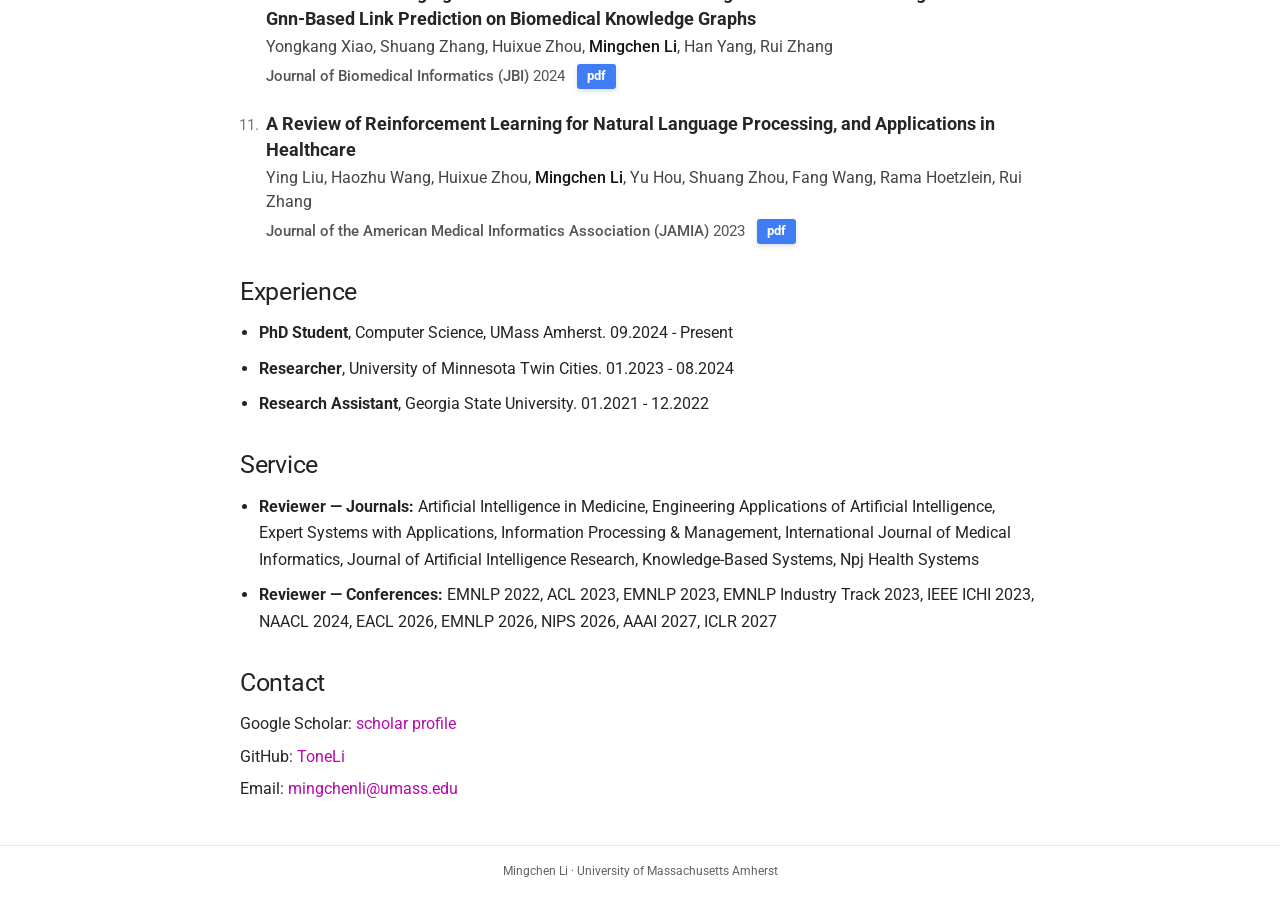
==== commit adfa59b9: "Use blue palette for internship banner" ====
--- a/index.html
+++ b/index.html
@@ -23,7 +23,7 @@
     rel="stylesheet"
     href="https://cdn.jsdelivr.net/npm/@fortawesome/fontawesome-free@5.13.0/css/all.min.css"
   >
-  <link rel="stylesheet" href="/css/home.css?v=20261010-fit-banner">
+  <link rel="stylesheet" href="/css/home.css?v=20261010-blue-banner">
 </head>
 <body>
   <header class="topbar">
--- a/css/home.css
+++ b/css/home.css
@@ -81,10 +81,10 @@
   gap: 8px;
   margin: 8px 0 18px;
   padding: 9px 13px;
-  border: 1px solid #ffaaaa;
+  border: 1px solid #93C5FD;
   border-radius: 7px;
-  background: #fff6f6;
-  color: #cf2929;
+  background: #EFF6FF;
+  color: #2563EB;
   font-size: 15px;
   font-weight: 500;
   line-height: 1.5;
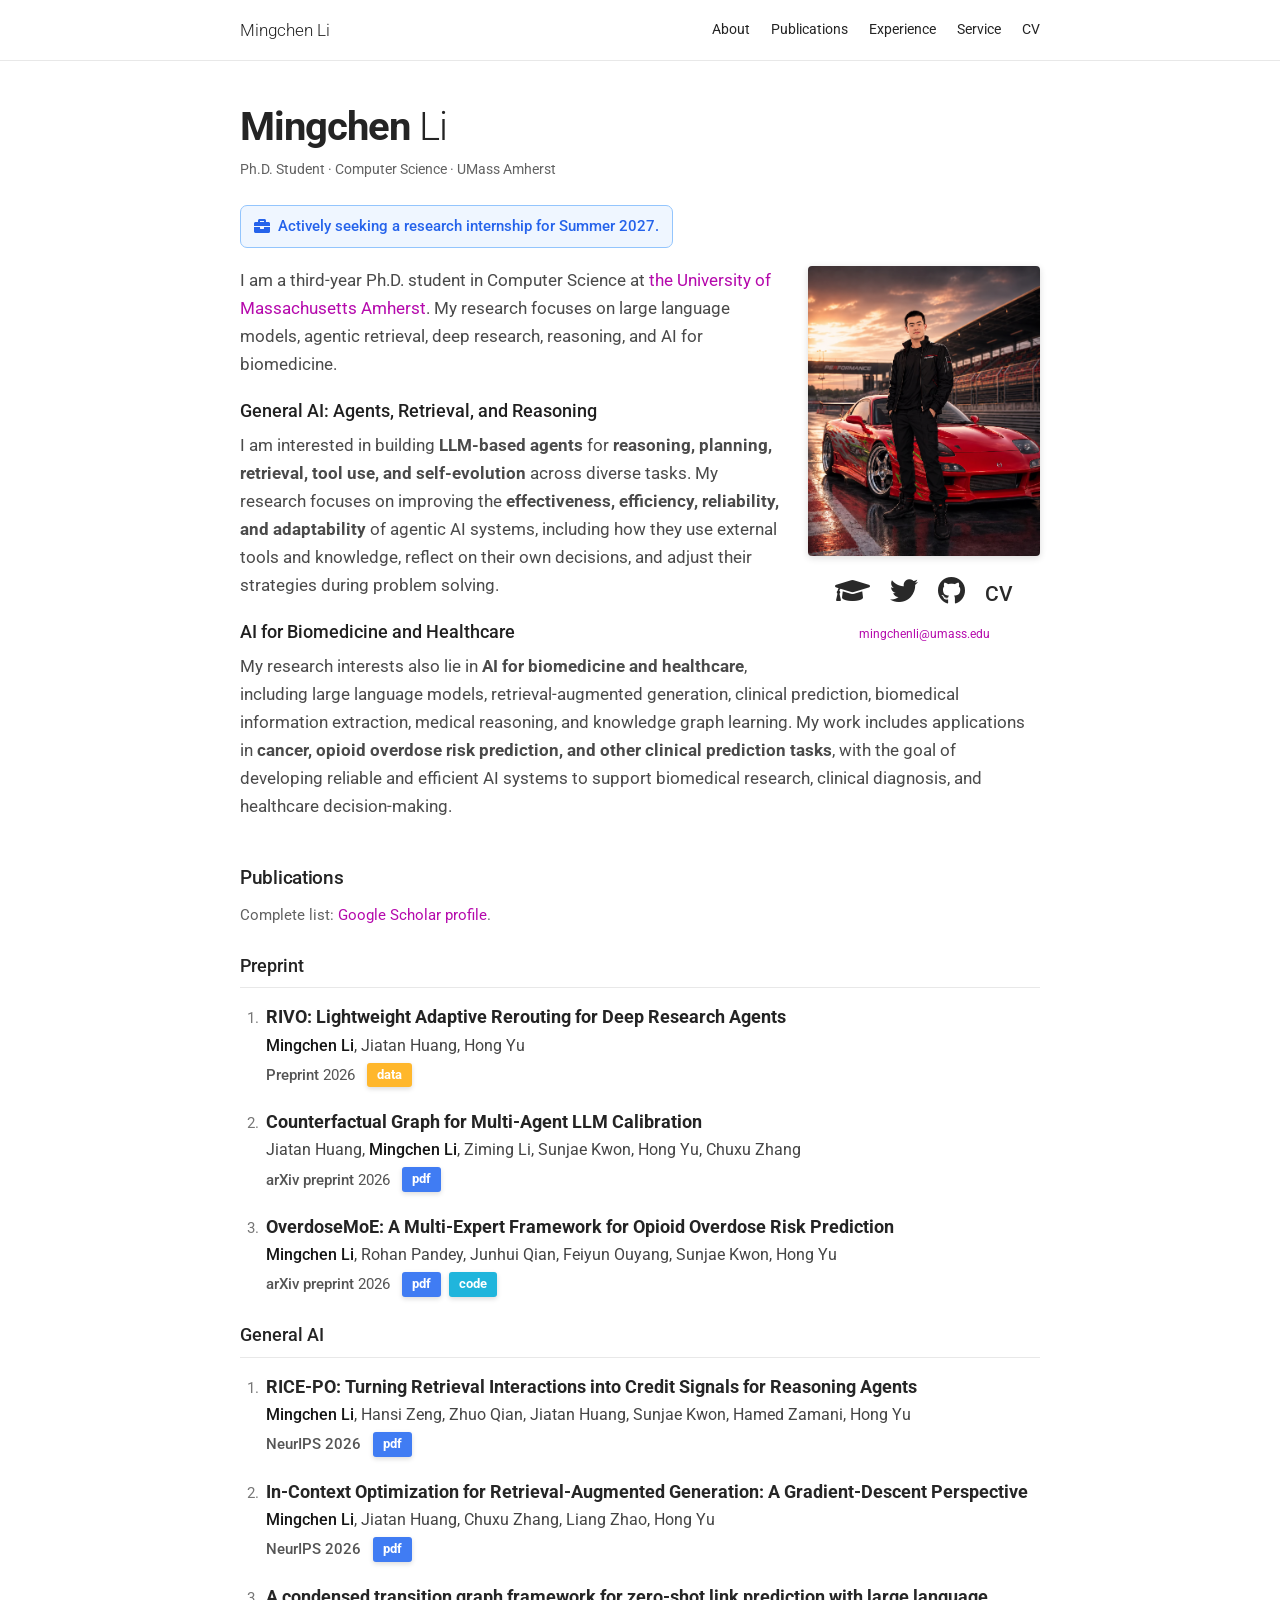
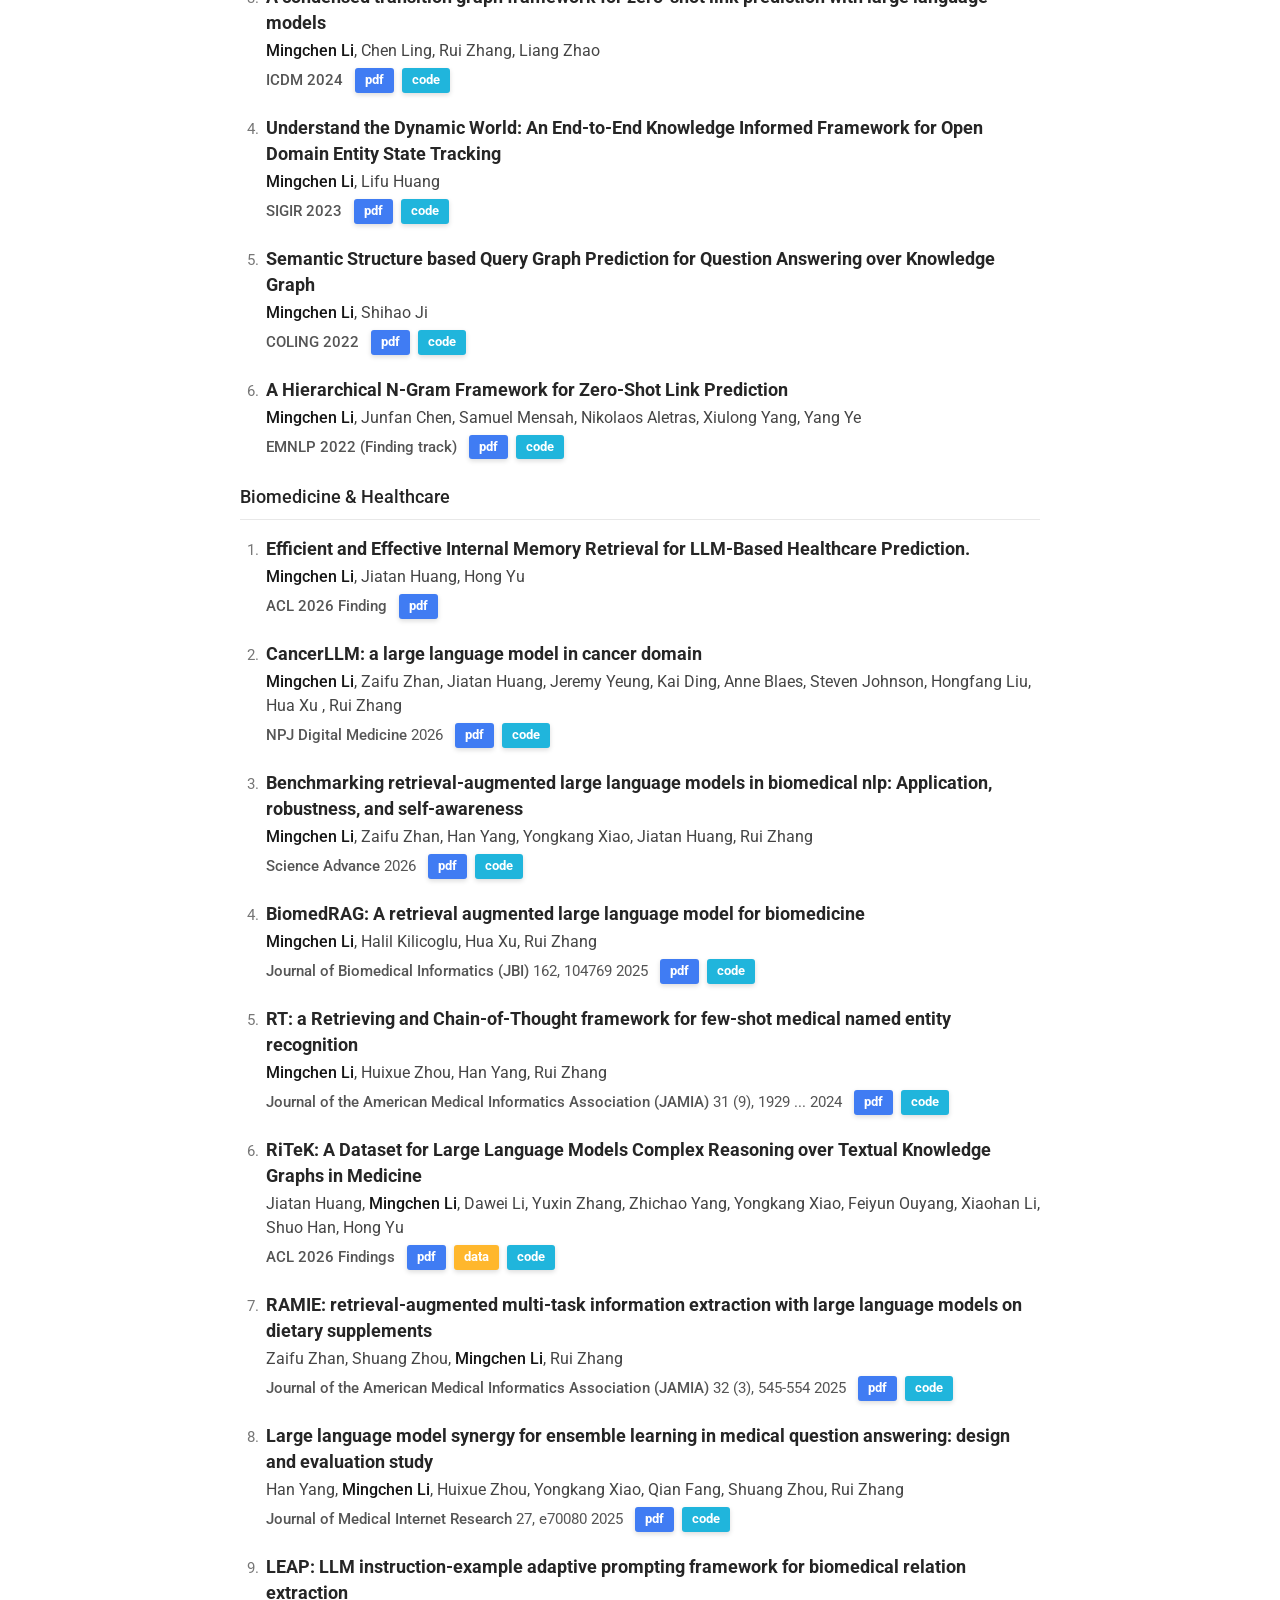
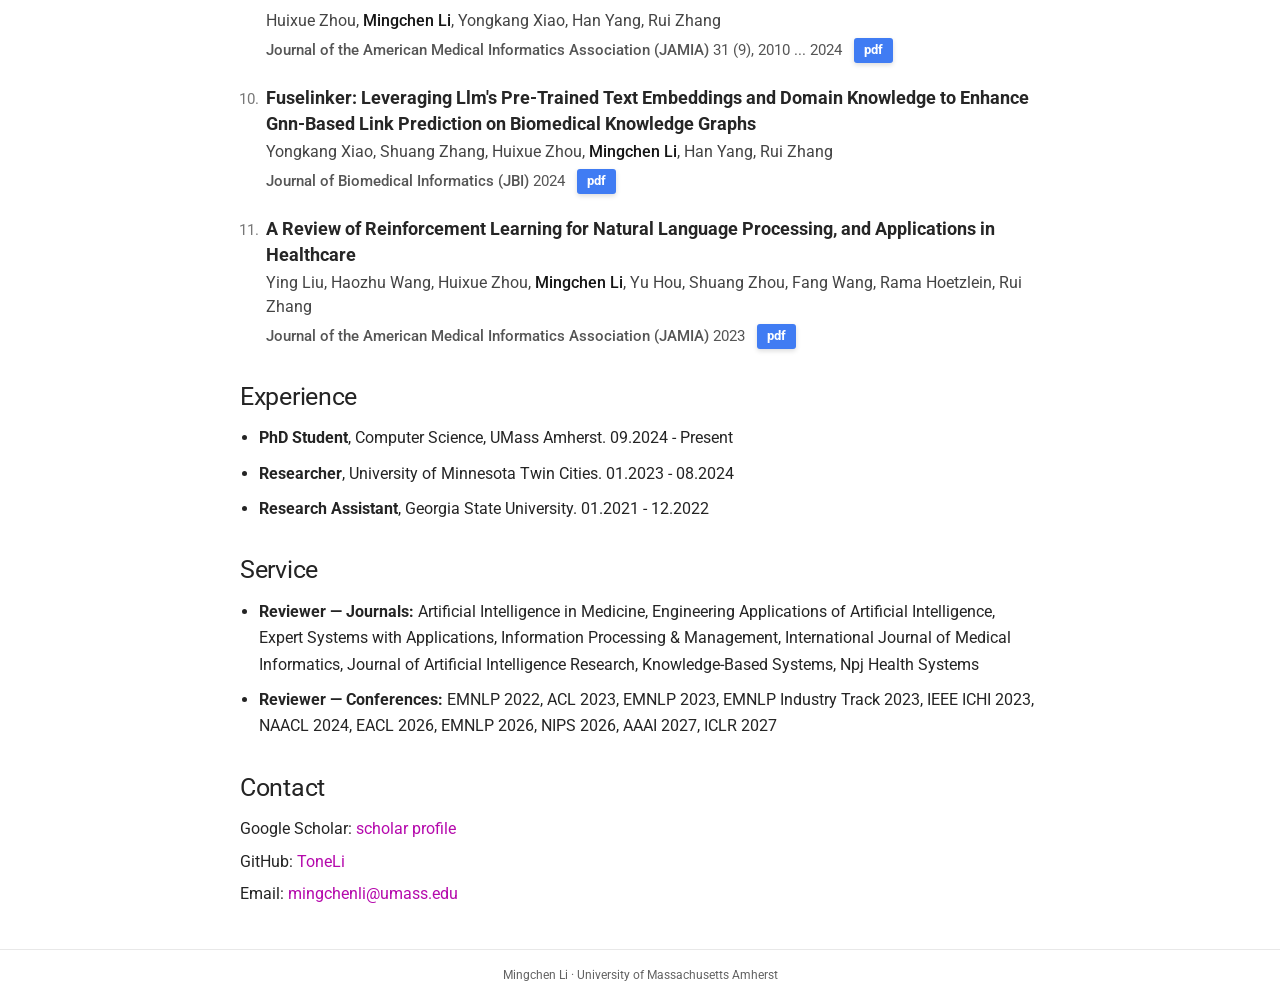
==== commit e6661573: "Add RIVO preprint and dataset link" ====
--- a/index.html
+++ b/index.html
@@ -92,6 +92,11 @@
           <h3>Preprint</h3>
           <ol class="publication-list">
             <li class="publication-item">
+              <p class="pub-title">RIVO: Lightweight Adaptive Rerouting for Deep Research Agents</p>
+              <p class="pub-authors"><strong>Mingchen Li</strong>, Jiatan Huang, Hong Yu</p>
+              <div class="pub-details"><span class="pub-venue"><strong>Preprint</strong> 2026</span><span class="pub-resources"><a class="resource-button resource-data" href="https://huggingface.co/datasets/ChenAI2015/BrowseCore" target="_blank" rel="noopener noreferrer">data</a></span></div>
+            </li>
+            <li class="publication-item">
               <p class="pub-title">Counterfactual Graph for Multi-Agent LLM Calibration</p>
               <p class="pub-authors">Jiatan Huang, <strong>Mingchen Li</strong>, Ziming Li, Sunjae Kwon, Hong Yu, Chuxu Zhang</p>
               <div class="pub-details"><span class="pub-venue"><strong>arXiv preprint</strong> 2026</span><span class="pub-resources"><a class="resource-button resource-pdf" href="https://arxiv.org/abs/2605.30653" target="_blank" rel="noopener noreferrer">pdf</a></span></div>
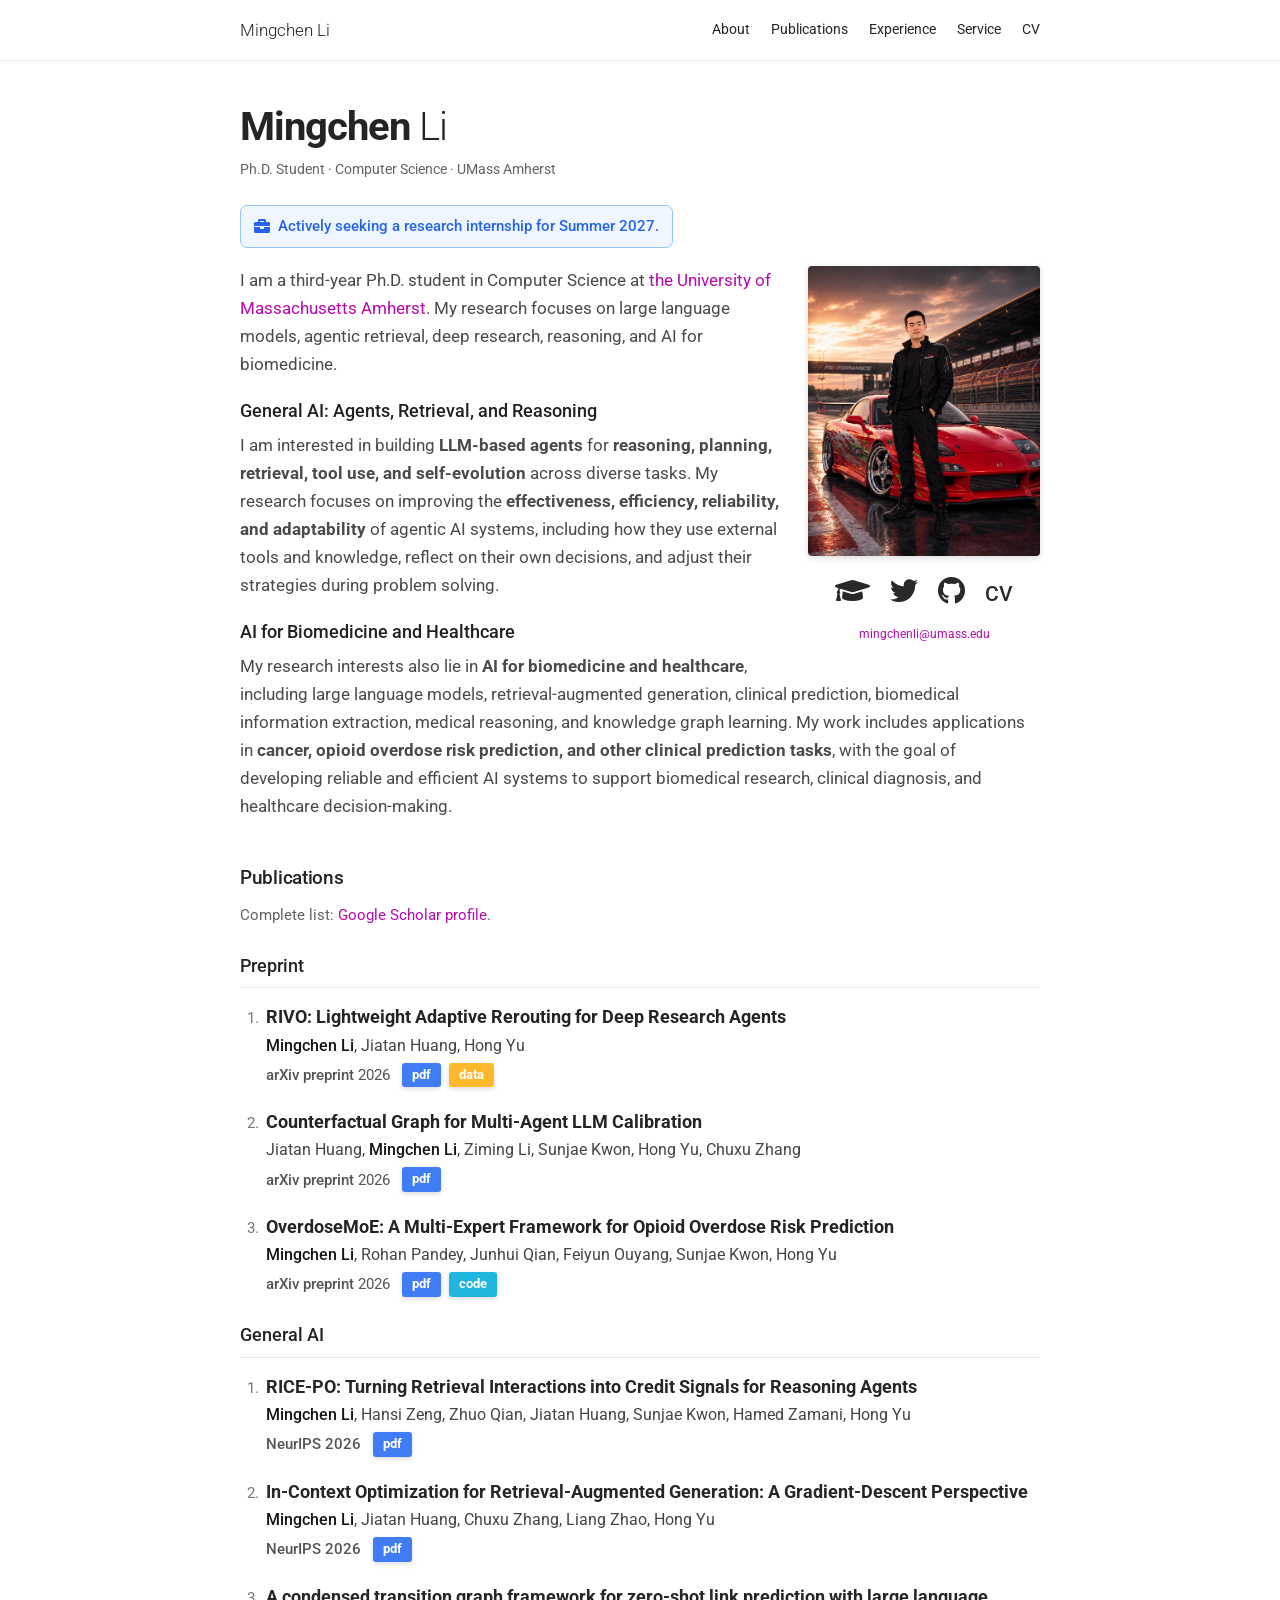
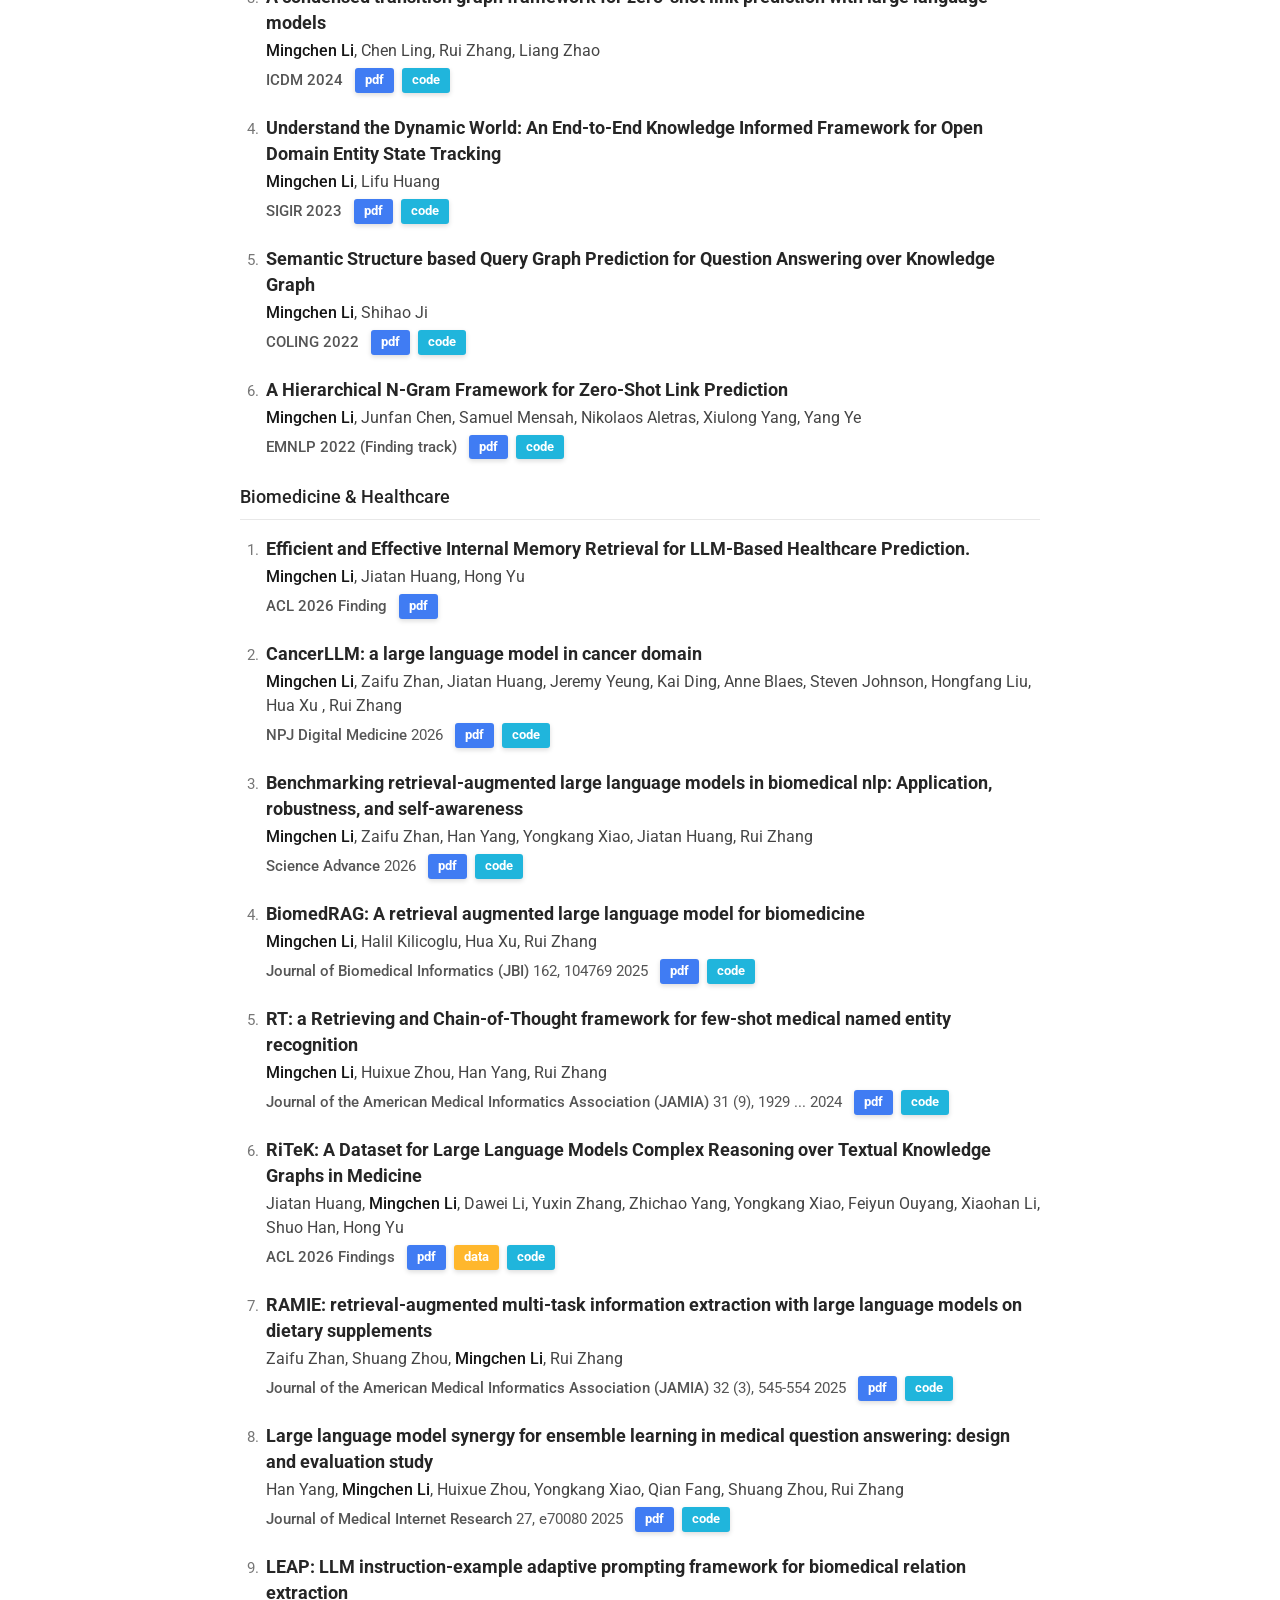
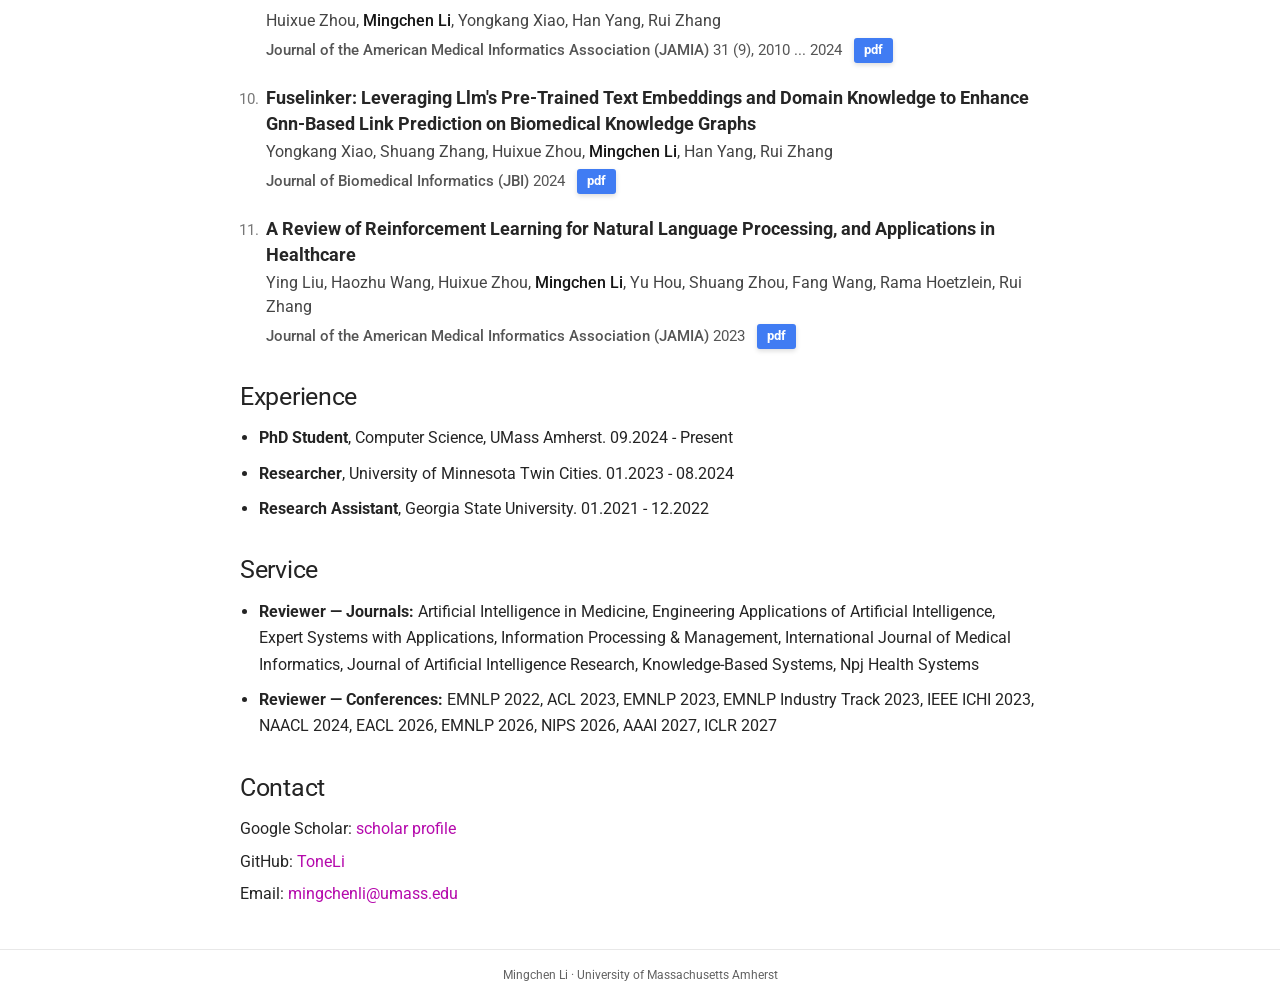
==== commit 5ca7b33b: "Add RIVO paper PDF link" ====
--- a/index.html
+++ b/index.html
@@ -94,7 +94,7 @@
             <li class="publication-item">
               <p class="pub-title">RIVO: Lightweight Adaptive Rerouting for Deep Research Agents</p>
               <p class="pub-authors"><strong>Mingchen Li</strong>, Jiatan Huang, Hong Yu</p>
-              <div class="pub-details"><span class="pub-venue"><strong>Preprint</strong> 2026</span><span class="pub-resources"><a class="resource-button resource-data" href="https://huggingface.co/datasets/ChenAI2015/BrowseCore" target="_blank" rel="noopener noreferrer">data</a></span></div>
+              <div class="pub-details"><span class="pub-venue"><strong>arXiv preprint</strong> 2026</span><span class="pub-resources"><a class="resource-button resource-pdf" href="https://arxiv.org/pdf/2610.15910" target="_blank" rel="noopener noreferrer">pdf</a><a class="resource-button resource-data" href="https://huggingface.co/datasets/ChenAI2015/BrowseCore" target="_blank" rel="noopener noreferrer">data</a></span></div>
             </li>
             <li class="publication-item">
               <p class="pub-title">Counterfactual Graph for Multi-Agent LLM Calibration</p>
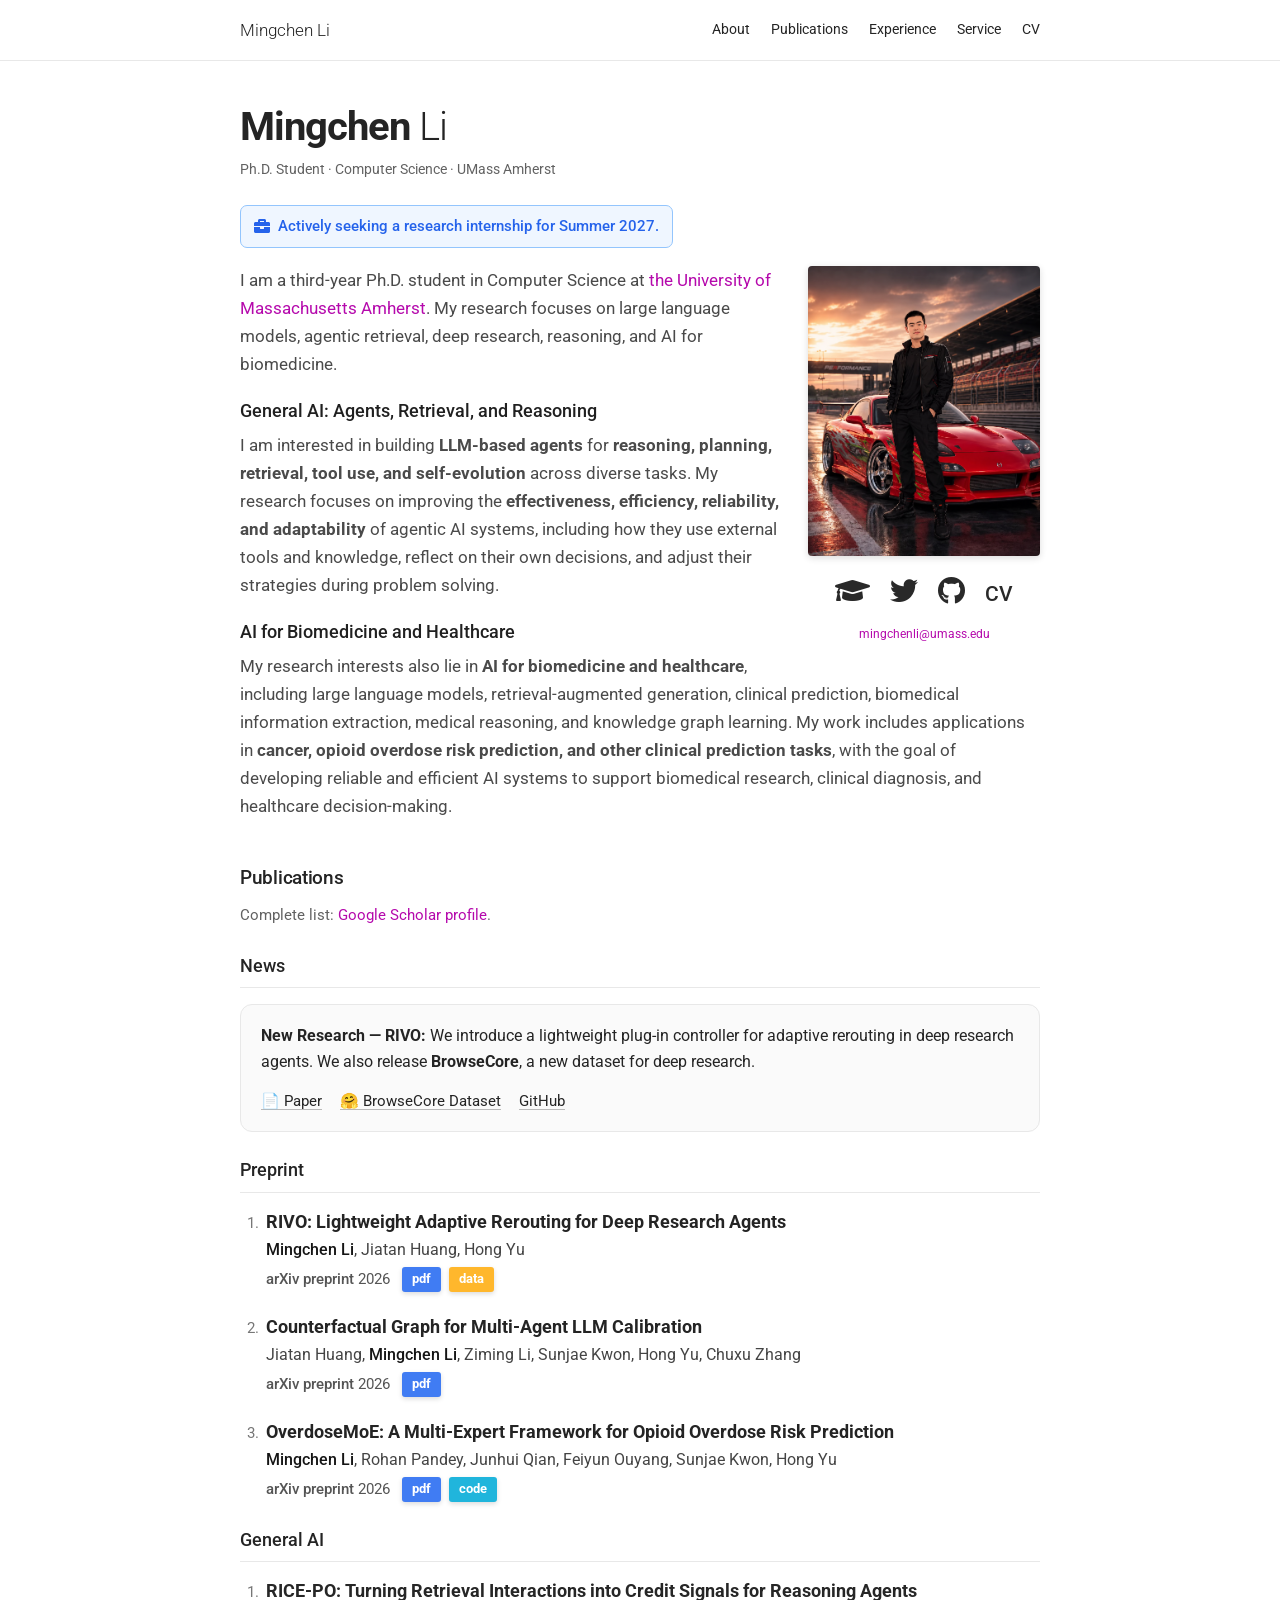
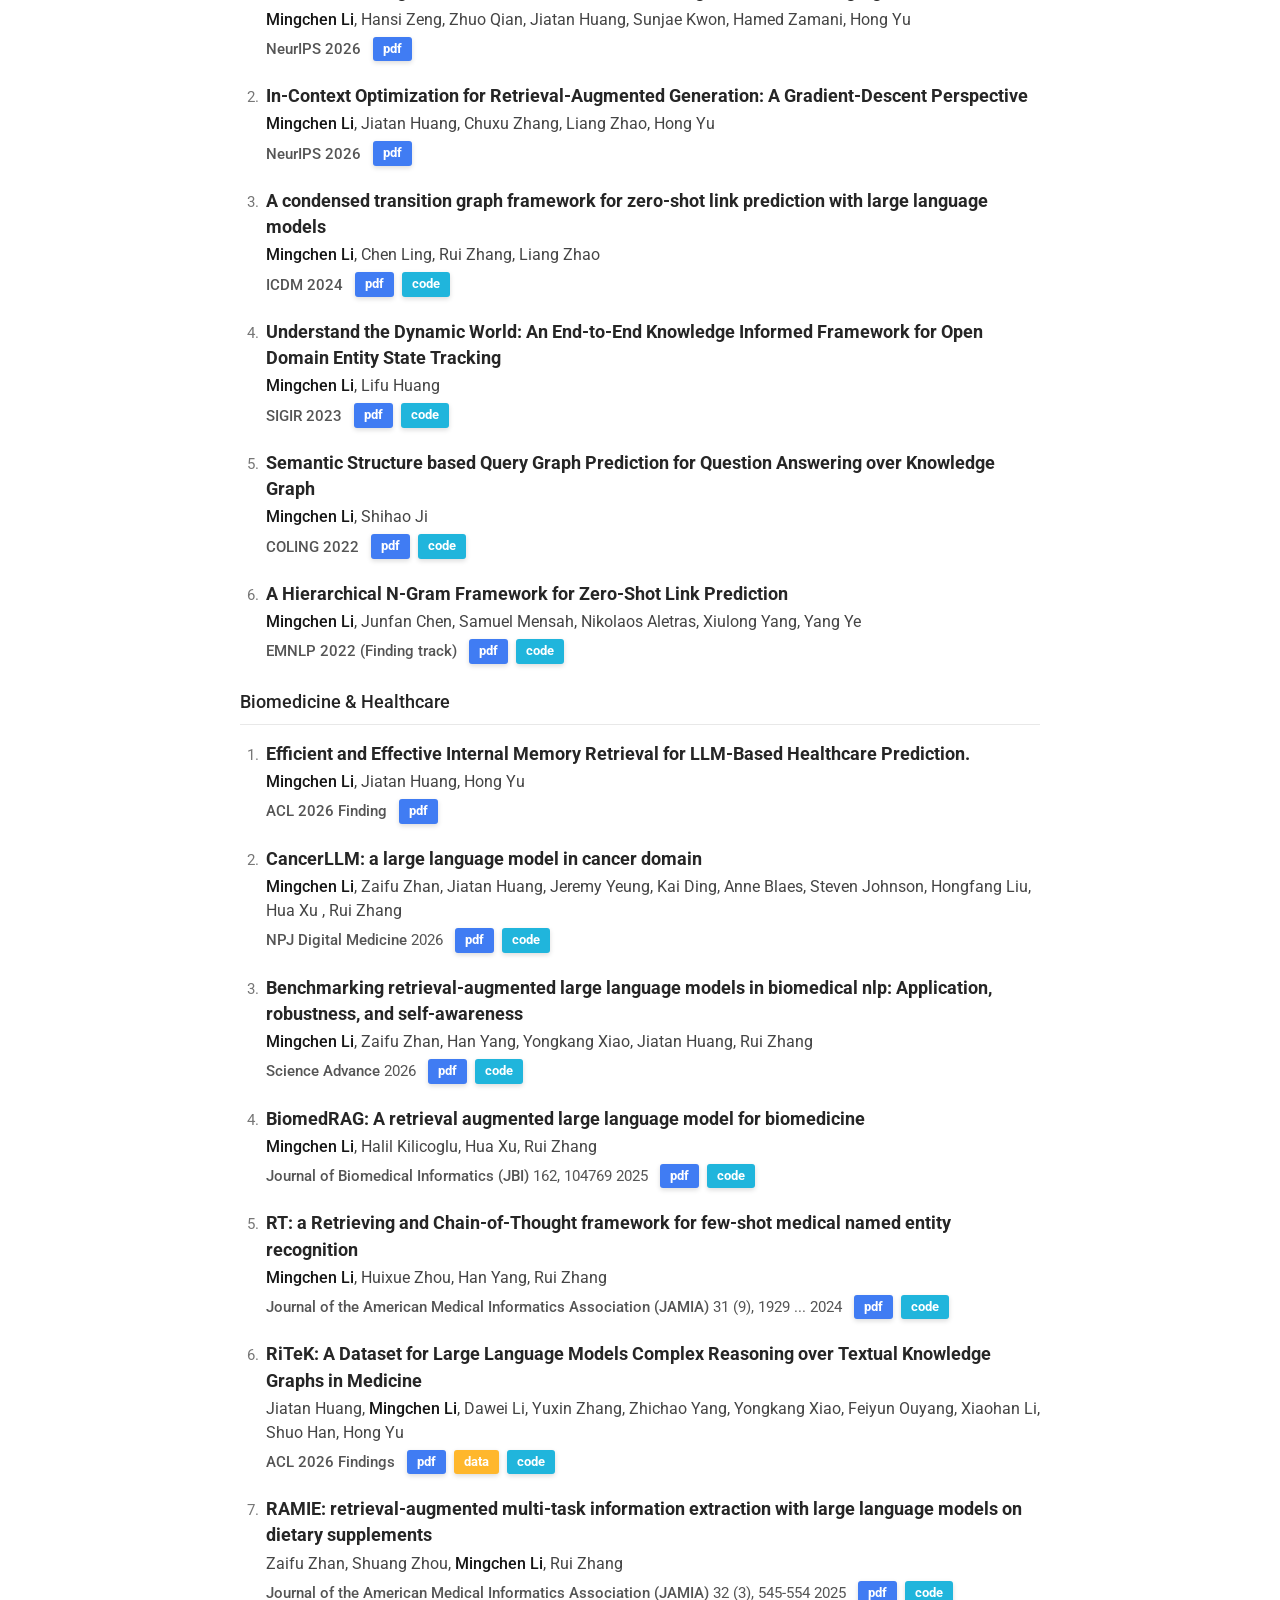
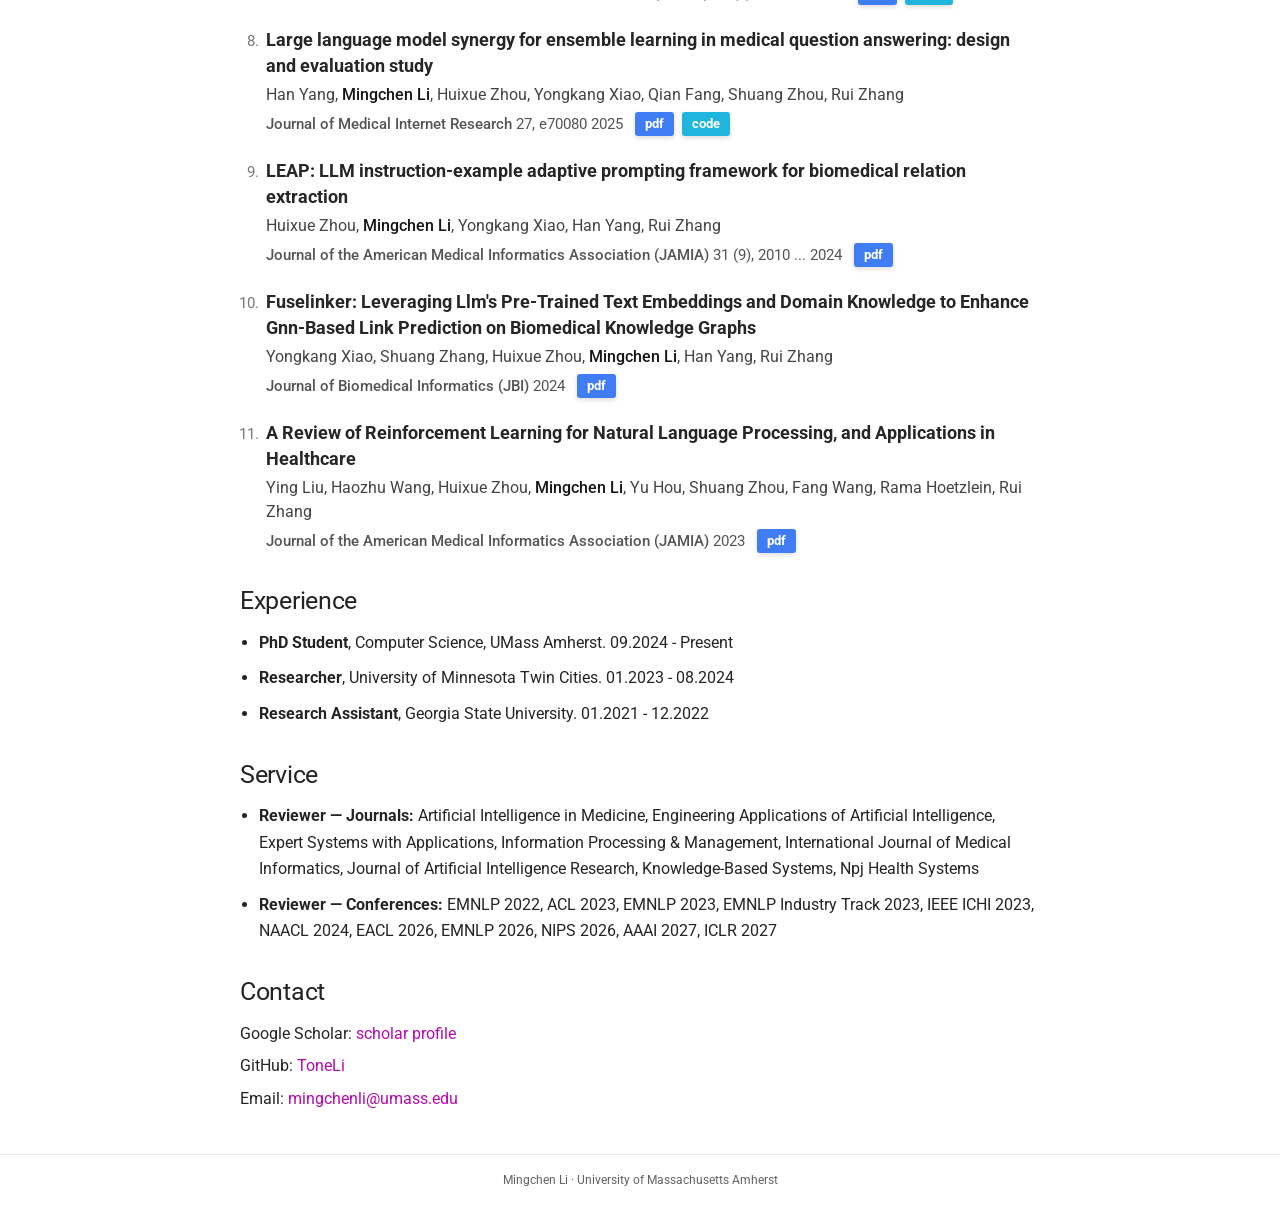
==== commit 26e558c7: "Add RIVO news section" ====
--- a/index.html
+++ b/index.html
@@ -23,7 +23,7 @@
     rel="stylesheet"
     href="https://cdn.jsdelivr.net/npm/@fortawesome/fontawesome-free@5.13.0/css/all.min.css"
   >
-  <link rel="stylesheet" href="/css/home.css?v=20261010-blue-banner">
+  <link rel="stylesheet" href="/css/home.css?v=20261023-news">
 </head>
 <body>
   <header class="topbar">
@@ -89,6 +89,16 @@
             Complete list:
             <a href="https://scholar.google.com/citations?user=wdqg_lwAAAAJ&hl=zh-CN" target="_blank" rel="noopener noreferrer">Google Scholar profile</a>.
           </p>
+          <h3 id="news">News</h3>
+          <article class="news-card">
+            <p><strong>New Research — RIVO:</strong> We introduce a lightweight plug-in controller for adaptive rerouting in deep research agents. We also release <strong>BrowseCore</strong>, a new dataset for deep research.</p>
+            <div class="news-links">
+              <a href="https://arxiv.org/pdf/2610.15910" target="_blank" rel="noopener noreferrer">📄 Paper</a>
+              <a href="https://huggingface.co/datasets/ChenAI2015/BrowseCore" target="_blank" rel="noopener noreferrer">🤗 BrowseCore Dataset</a>
+              <a href="https://github.com/ToneLi/RIVO_deepresearch" target="_blank" rel="noopener noreferrer">GitHub</a>
+            </div>
+          </article>
+
           <h3>Preprint</h3>
           <ol class="publication-list">
             <li class="publication-item">
--- a/css/home.css
+++ b/css/home.css
@@ -37,6 +37,11 @@
 .content-section h2 { font-size: 25px; line-height: 1.3; font-weight: 400; letter-spacing: -.3px; margin: 0 0 12px; }
 .content-section h3 { font-size: 18px; font-weight: 500; color: #242424; margin: 23px 0 16px; padding-bottom: 7px; border-bottom: 1px solid var(--line); }
 .section-note { margin: 0 0 12px; font-size: 15px; color: var(--muted); }
+.news-card { border: 1px solid var(--line); border-radius: 12px; padding: 18px 20px; background: #fafafa; }
+.news-card p { margin: 0 0 14px; font-size: 16px; line-height: 1.6; }
+.news-links { display: flex; flex-wrap: wrap; gap: 8px 18px; font-size: 15px; }
+.news-links a { color: var(--text); text-decoration: underline; text-decoration-color: #b9b9b9; text-underline-offset: 3px; }
+.news-links a:hover { color: var(--link); text-decoration-color: currentColor; }
 .publication-list { margin: 0; padding-left: 23px; }
 .publication-item { padding-left: 3px; margin-bottom: 22px; }
 .publication-item::marker { font-size: 15px; color: #777; }
